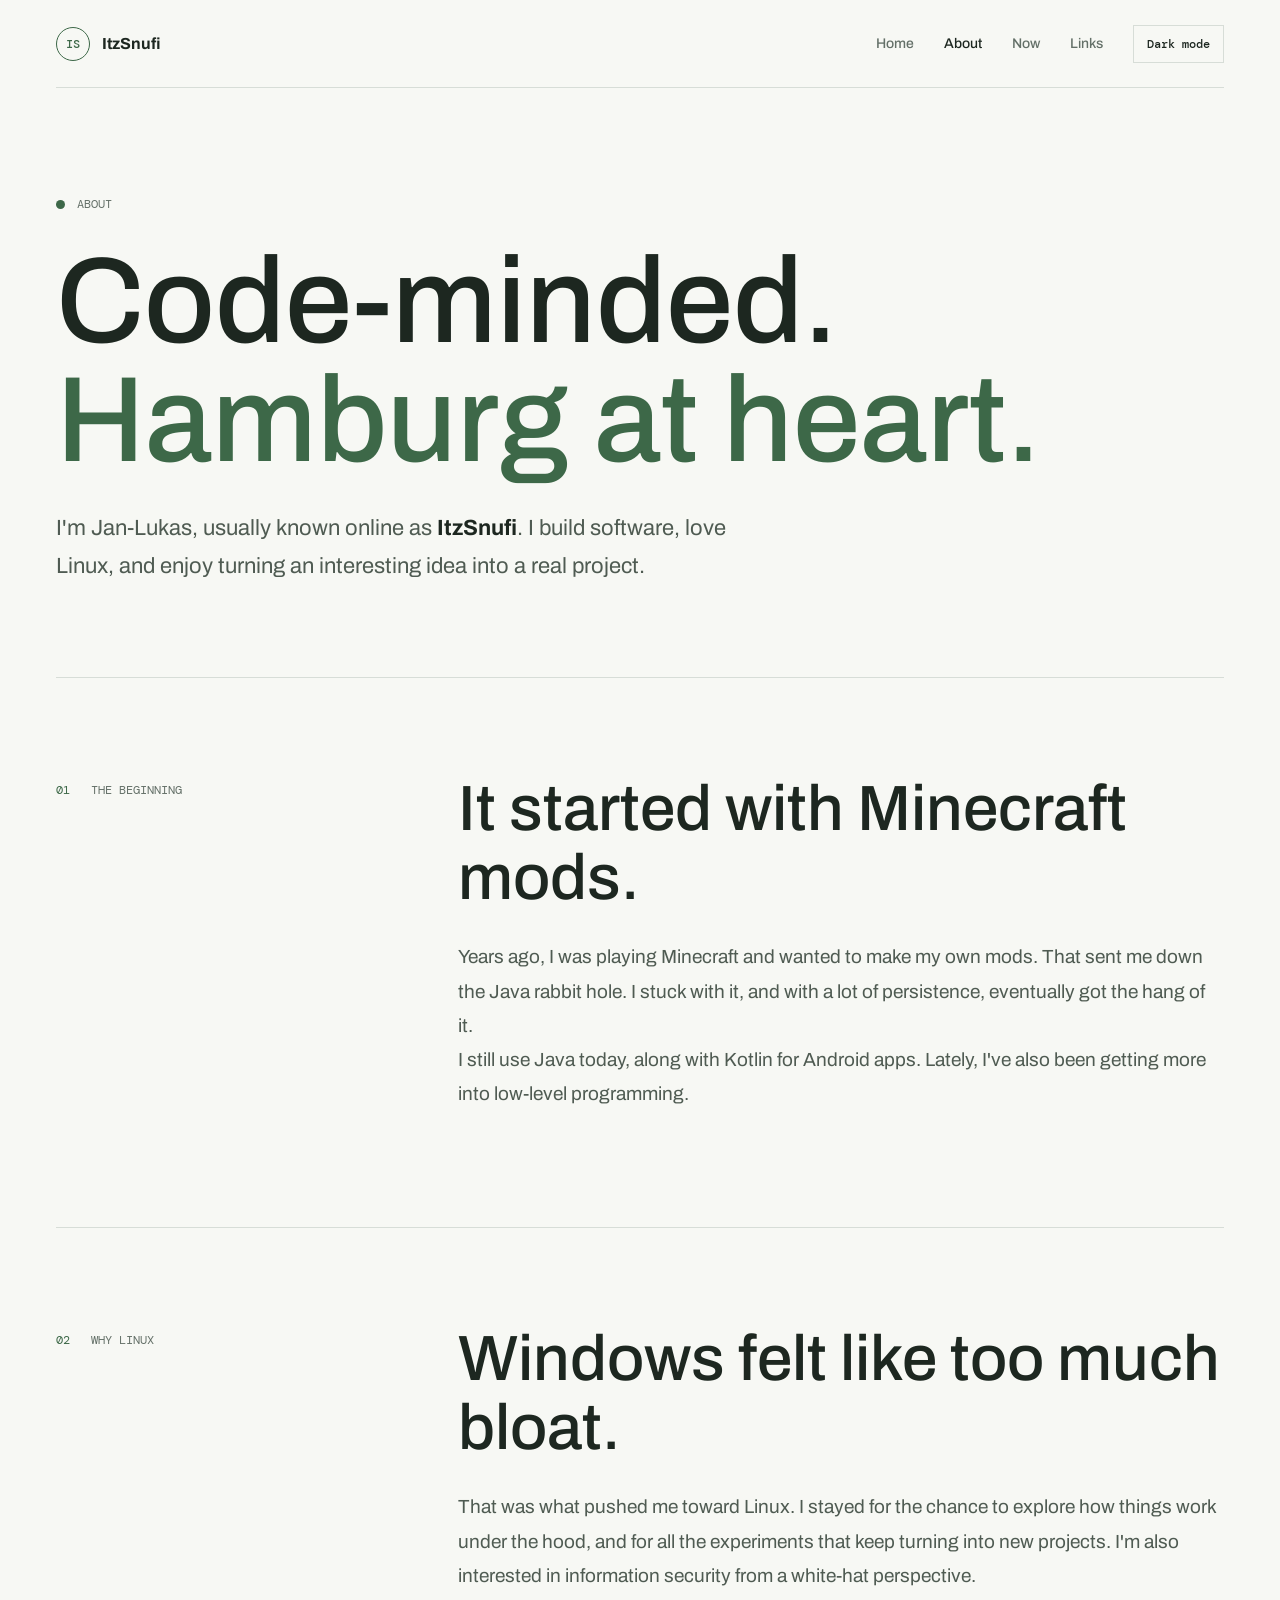
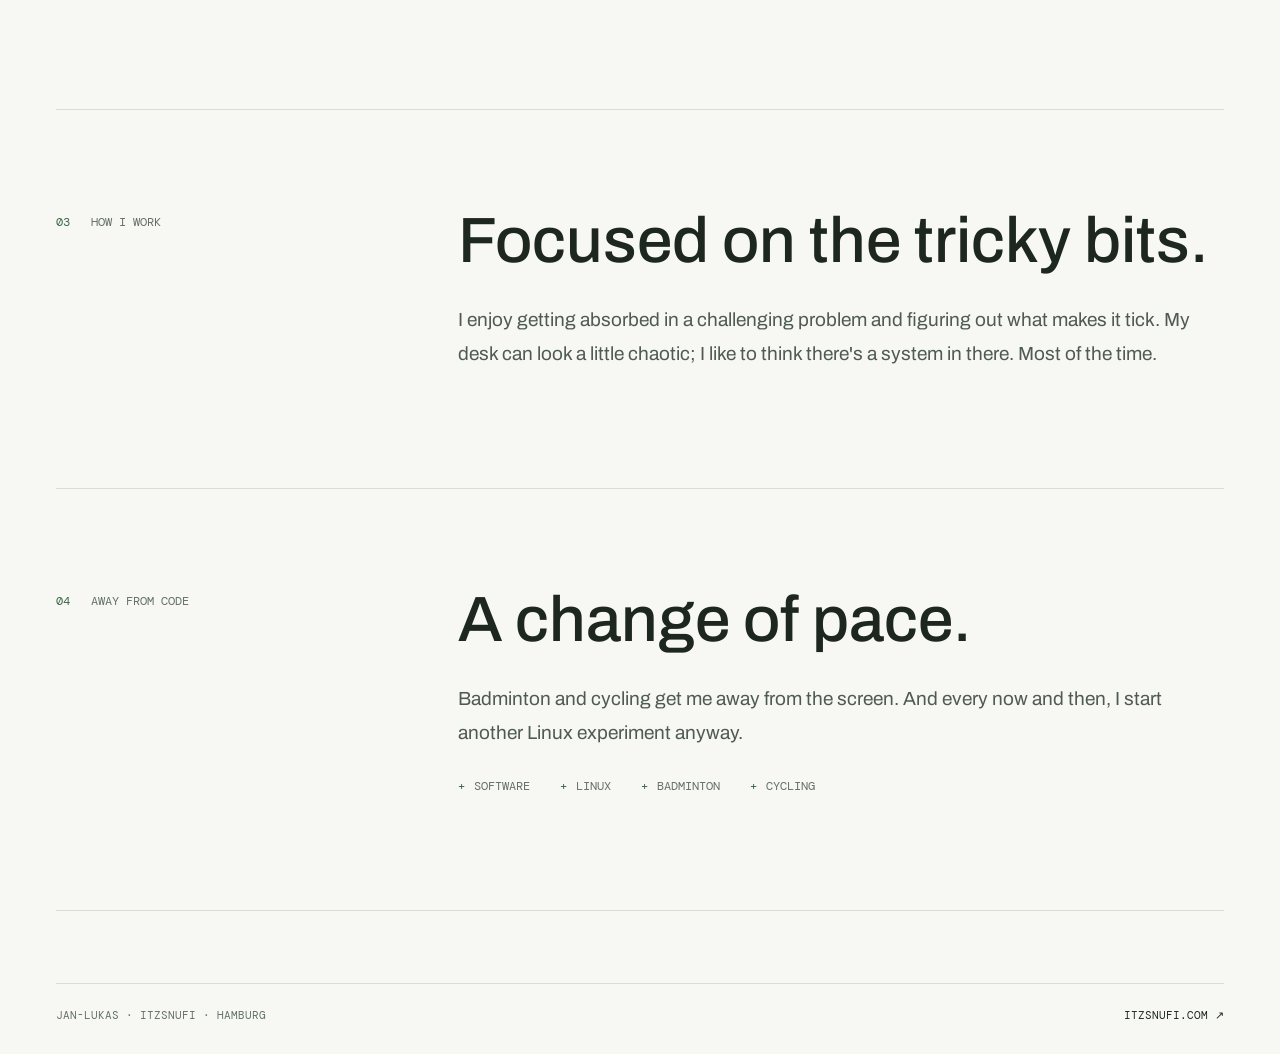
==== about.html @ b68864e9 "eugghhh" ====
<!doctype html>
<html lang="en">
<head>
  <meta charset="utf-8">
  <meta name="viewport" content="width=device-width, initial-scale=1">
  <meta name="theme-color" content="#f7f8f4">
  <meta name="description" content="A little more about Jan-Lukas, also known as ItzSnufi: software, Linux, life in Hamburg, and the things that keep me curious.">
  <title>About — ItzSnufi</title>
  <link rel="preconnect" href="https://fonts.googleapis.com">
  <link rel="preconnect" href="https://fonts.gstatic.com" crossorigin>
  <link href="https://fonts.googleapis.com/css2?family=Archivo:wght@400;500;600;700&family=DM+Mono:wght@400;500&display=swap" rel="stylesheet">
  <link rel="stylesheet" href="style.css">
</head>
<body>
  <div class="page-shell">
    <header class="topbar">
      <a class="wordmark" href="index.html" aria-label="ItzSnufi home"><span class="mark">IS</span><span>ItzSnufi</span></a>
      <div class="topbar-actions">
        <nav class="nav-links" aria-label="Main navigation">
          <a href="index.html">Home</a>
          <a href="about.html" aria-current="page">About</a>
          <a href="now.html">Now</a>
          <a href="links.html">Links</a>
        </nav>
        <button class="theme-toggle" type="button" data-theme-toggle>Dark mode</button>
      </div>
    </header>

    <main class="page-main">
      <header class="page-heading">
        <div class="eyebrow"><span class="status-dot"></span> About</div>
        <h1>Code-minded.<br><span class="name-accent">Hamburg at heart.</span></h1>
        <p class="hero-copy">I'm Jan-Lukas, usually known online as <strong>ItzSnufi</strong>. I build software, love Linux, and enjoy turning an interesting idea into a real project.</p>
      </header>

      <section class="content-section" aria-labelledby="curiosity-title">
        <div class="section-index"><span>01</span> The beginning</div>
        <div>
          <h2 id="curiosity-title">It started with Minecraft mods.</h2>
          <p class="section-copy">Years ago, I was playing Minecraft and wanted to make my own mods. That sent me down the Java rabbit hole. I stuck with it, and with a lot of persistence, eventually got the hang of it.</p>
          <p class="section-copy">I still use Java today, along with Kotlin for Android apps. Lately, I've also been getting more into low-level programming.</p>
        </div>
      </section>

      <section class="content-section" aria-labelledby="linux-title">
        <div class="section-index"><span>02</span> Why Linux</div>
        <div>
          <h2 id="linux-title">Windows felt like too much bloat.</h2>
          <p class="section-copy">That was what pushed me toward Linux. I stayed for the chance to explore how things work under the hood, and for all the experiments that keep turning into new projects. I'm also interested in information security from a white-hat perspective.</p>
        </div>
      </section>

      <section class="content-section" aria-labelledby="working-title">
        <div class="section-index"><span>03</span> How I work</div>
        <div>
          <h2 id="working-title">Focused on the tricky bits.</h2>
          <p class="section-copy">I enjoy getting absorbed in a challenging problem and figuring out what makes it tick. My desk can look a little chaotic; I like to think there's a system in there. Most of the time.</p>
        </div>
      </section>

      <section class="content-section" aria-labelledby="outside-title">
        <div class="section-index"><span>04</span> Away from code</div>
        <div>
          <h2 id="outside-title">A change of pace.</h2>
          <p class="section-copy">Badminton and cycling get me away from the screen. And every now and then, I start another Linux experiment anyway.</p>
          <div class="hobby-list" aria-label="Interests"><span>Software</span><span>Linux</span><span>Badminton</span><span>Cycling</span></div>
        </div>
      </section>
    </main>

    <footer><span>Jan-Lukas · ItzSnufi · Hamburg</span><a href="https://itzsnufi.com">itzsnufi.com ↗</a></footer>
  </div>
  <script src="script.js" defer></script>
</body>
</html>
---- style.css ----
:root {
  color-scheme: light;
  --paper: #f7f8f4;
  --ink: #1d2720;
  --muted: #647068;
  --line: #d7ddd7;
  --accent: #3d6848;
  --body-copy: #4f5b52;
  --mono: "DM Mono", "Courier New", monospace;
  --sans: "Archivo", "Trebuchet MS", sans-serif;
}

:root[data-theme="dark"] {
  color-scheme: dark;
  --paper: #151a16;
  --ink: #e8eee8;
  --muted: #a0aaa2;
  --line: #38423a;
  --accent: #a6c596;
  --body-copy: #c1cbc2;
}

@media (prefers-color-scheme: dark) {
  :root:not([data-theme="light"]) {
    color-scheme: dark;
    --paper: #151a16;
    --ink: #e8eee8;
    --muted: #a0aaa2;
    --line: #38423a;
    --accent: #a6c596;
    --body-copy: #c1cbc2;
  }
}

* { box-sizing: border-box; }

html {
  scroll-behavior: smooth;
  scroll-padding-top: 88px;
}

body {
  margin: 0;
  background: var(--paper);
  color: var(--ink);
  font-family: var(--sans);
  -webkit-font-smoothing: antialiased;
  transition: background-color 180ms ease, color 180ms ease;
}

a { color: inherit; }

.page-shell {
  width: min(1540px, calc(100% - 112px));
  margin: 0 auto;
}

.topbar {
  display: flex;
  align-items: center;
  justify-content: space-between;
  min-height: 88px;
  border-bottom: 1px solid var(--line);
}

.wordmark {
  display: inline-flex;
  align-items: center;
  gap: 12px;
  flex: 0 0 auto;
  text-decoration: none;
  font-size: 16px;
  font-weight: 700;
}

.mark {
  display: grid;
  width: 34px;
  height: 34px;
  place-items: center;
  border: 1px solid var(--accent);
  border-radius: 50%;
  color: var(--accent);
  font: 500 12px var(--mono);
}

.topbar-actions {
  display: flex;
  align-items: center;
  gap: 30px;
}

.nav-links {
  display: flex;
  gap: 30px;
  align-items: center;
}

.nav-links a {
  color: var(--muted);
  font-size: 14px;
  font-weight: 500;
  text-decoration: none;
  transition: color 180ms ease;
}

.nav-links a:hover, .nav-links a[aria-current="page"] { color: var(--ink); }

.theme-toggle {
  min-height: 38px;
  padding: 0 13px;
  border: 1px solid var(--line);
  background: transparent;
  color: var(--ink);
  font: 500 12px var(--mono);
  white-space: nowrap;
  cursor: pointer;
  transition: border-color 180ms ease, color 180ms ease;
}

.theme-toggle:hover { border-color: var(--accent); color: var(--accent); }

.hero {
  display: grid;
  min-height: min(760px, calc(100svh - 89px));
  align-content: center;
  padding: 100px 0 120px;
}

.page-heading {
  padding: clamp(72px, 12vh, 132px) 0 92px;
  border-bottom: 1px solid var(--line);
}

.eyebrow, .section-index {
  font: 400 12px var(--mono);
  text-transform: uppercase;
}

.eyebrow {
  display: flex;
  align-items: center;
  gap: 12px;
  color: var(--muted);
}

.status-dot {
  width: 9px;
  height: 9px;
  border-radius: 50%;
  background: var(--accent);
}

h1 {
  max-width: 1380px;
  margin: 30px 0;
  font-size: clamp(68px, 9.5vw, 148px);
  line-height: .98;
  font-weight: 500;
}

.name-accent { color: var(--accent); }

.hero-copy {
  max-width: 720px;
  margin: 0;
  color: var(--body-copy);
  font-size: 22px;
  line-height: 1.7;
}

.hero-copy strong, .section-copy strong { color: var(--ink); font-weight: 700; }

.hero-actions {
  display: flex;
  gap: 30px;
  align-items: center;
  margin-top: 38px;
}

.primary-link {
  display: inline-flex;
  align-items: center;
  gap: 24px;
  min-height: 60px;
  padding: 0 24px;
  background: var(--ink);
  color: var(--paper);
  font-size: 14px;
  font-weight: 600;
  text-decoration: none;
  transition: background 180ms ease;
}

.primary-link:hover { background: var(--accent); color: var(--paper); }
.primary-link span { font-size: 18px; }

.text-link {
  color: var(--ink);
  font-size: 14px;
  font-weight: 600;
  text-decoration: none;
  transition: color 180ms ease;
}

.text-link:hover { color: var(--accent); }

.home-note {
  display: grid;
  grid-template-columns: minmax(140px, .7fr) minmax(0, 2fr) auto;
  gap: 30px;
  align-items: center;
  padding: 28px 0;
  border-top: 1px solid var(--line);
  border-bottom: 1px solid var(--line);
}

.home-note .section-index { color: var(--muted); }
.home-note p { margin: 0; color: var(--body-copy); font-size: 18px; line-height: 1.6; }
.home-note .text-link { white-space: nowrap; }

.page-main { padding-bottom: 72px; }

.content-section {
  display: grid;
  grid-template-columns: minmax(220px, .75fr) minmax(0, 2fr);
  gap: clamp(56px, 9vw, 150px);
  padding: 104px 0 116px;
  border-bottom: 1px solid var(--line);
}

.section-index { color: var(--muted); }
.section-index span { margin-right: 14px; color: var(--accent); }

h2 {
  max-width: 950px;
  margin: -8px 0 28px;
  font-size: clamp(42px, 5vw, 68px);
  line-height: 1.08;
  font-weight: 500;
}

.section-copy {
  max-width: 760px;
  margin: 0;
  color: var(--body-copy);
  font-size: 19px;
  line-height: 1.8;
}

.now-line {
  display: flex;
  gap: 18px;
  align-items: flex-start;
  max-width: 790px;
  padding: 22px 0;
  border-top: 1px solid var(--line);
  color: var(--body-copy);
  font-size: 18px;
  line-height: 1.75;
}

.now-line:last-child { border-bottom: 1px solid var(--line); }
.now-symbol { color: var(--accent); font: 500 16px var(--mono); }
.now-line strong { color: var(--ink); }

.hobby-list {
  display: flex;
  flex-wrap: wrap;
  gap: 12px 30px;
  margin-top: 28px;
  color: var(--muted);
  font: 400 12px var(--mono);
  text-transform: uppercase;
}

.hobby-list span { display: inline-flex; align-items: center; gap: 9px; }
.hobby-list span::before { content: "+"; color: var(--accent); }

.social-grid {
  display: grid;
  grid-template-columns: repeat(2, minmax(0, 1fr));
  max-width: 900px;
  border-top: 1px solid var(--line);
}

.social-link {
  display: flex;
  justify-content: space-between;
  align-items: center;
  gap: 18px;
  min-width: 0;
  padding: 22px 18px 22px 0;
  border-bottom: 1px solid var(--line);
  color: var(--ink);
  font-size: 16px;
  font-weight: 600;
  text-decoration: none;
  transition: color 180ms ease;
}

.social-link:nth-child(odd) { margin-right: 32px; }
.social-link:hover { color: var(--accent); }
.social-static { cursor: default; }
.social-static:hover { color: var(--ink); }
.social-link .handle { overflow: hidden; color: var(--muted); font: 400 11px var(--mono); text-overflow: ellipsis; white-space: nowrap; }
.social-link .arrow { flex: 0 0 auto; color: var(--accent); font-size: 17px; }

.links-section { border-top: 1px solid var(--line); }
.page-endnote { margin: 28px 0 0; color: var(--muted); font: 400 12px var(--mono); }

footer {
  display: flex;
  justify-content: space-between;
  gap: 20px;
  padding: 24px 0 32px;
  border-top: 1px solid var(--line);
  color: var(--muted);
  font: 400 11px var(--mono);
  text-transform: uppercase;
}

footer a { color: var(--ink); text-decoration: none; }
footer a:hover { color: var(--accent); }

@media (max-width: 820px) {
  html { scroll-padding-top: 68px; }
  .page-shell { width: min(100% - 48px, 660px); }
  .topbar { min-height: 76px; }
  .topbar-actions { gap: 16px; }
  .nav-links { gap: 18px; }
  .nav-links a { font-size: 12px; }
  .hero { min-height: min(700px, calc(100svh - 77px)); padding: 80px 0 100px; }
  h1 { font-size: clamp(58px, 11vw, 92px); }
  .hero-copy { font-size: 19px; }
  .page-heading { padding: 76px 0 68px; }
  .content-section { grid-template-columns: 1fr; gap: 32px; padding: 78px 0 86px; }
  h2 { margin-top: -4px; font-size: clamp(40px, 7.5vw, 58px); }
  .section-copy { font-size: 18px; }
  .now-line { font-size: 16px; }
  .social-grid { grid-template-columns: 1fr; }
  .social-link:nth-child(odd) { margin-right: 0; }
  .home-note { grid-template-columns: 1fr auto; gap: 14px 24px; }
  .home-note .section-index { grid-column: 1 / -1; }
}

@media (max-width: 560px) {
  .page-shell { width: calc(100% - 36px); }
  .topbar { align-items: flex-start; flex-direction: column; gap: 14px; padding: 17px 0; }
  .topbar-actions { width: 100%; justify-content: space-between; gap: 10px; }
  .nav-links { gap: clamp(10px, 3.5vw, 18px); }
  .nav-links a { font-size: 11px; }
  .theme-toggle { min-height: 34px; padding: 0 9px; font-size: 10px; }
  .hero { min-height: min(660px, calc(100svh - 112px)); padding: 70px 0 86px; }
  h1 { margin: 24px 0; font-size: clamp(48px, 11.5vw, 64px); }
  .hero-copy { font-size: 16px; }
  .hero-actions { flex-wrap: wrap; gap: 20px; }
  .primary-link { min-height: 54px; padding: 0 18px; }
  .page-heading { padding: 64px 0 56px; }
  .content-section { padding: 64px 0 72px; }
  .home-note { grid-template-columns: 1fr; gap: 16px; padding: 22px 0; }
  .home-note .section-index { grid-column: auto; }
  .home-note .text-link { white-space: normal; }
  footer { flex-direction: column; font-size: 10px; }
}

@media (prefers-reduced-motion: reduce) {
  *, *::before, *::after { scroll-behavior: auto !important; transition-duration: .01ms !important; }
}
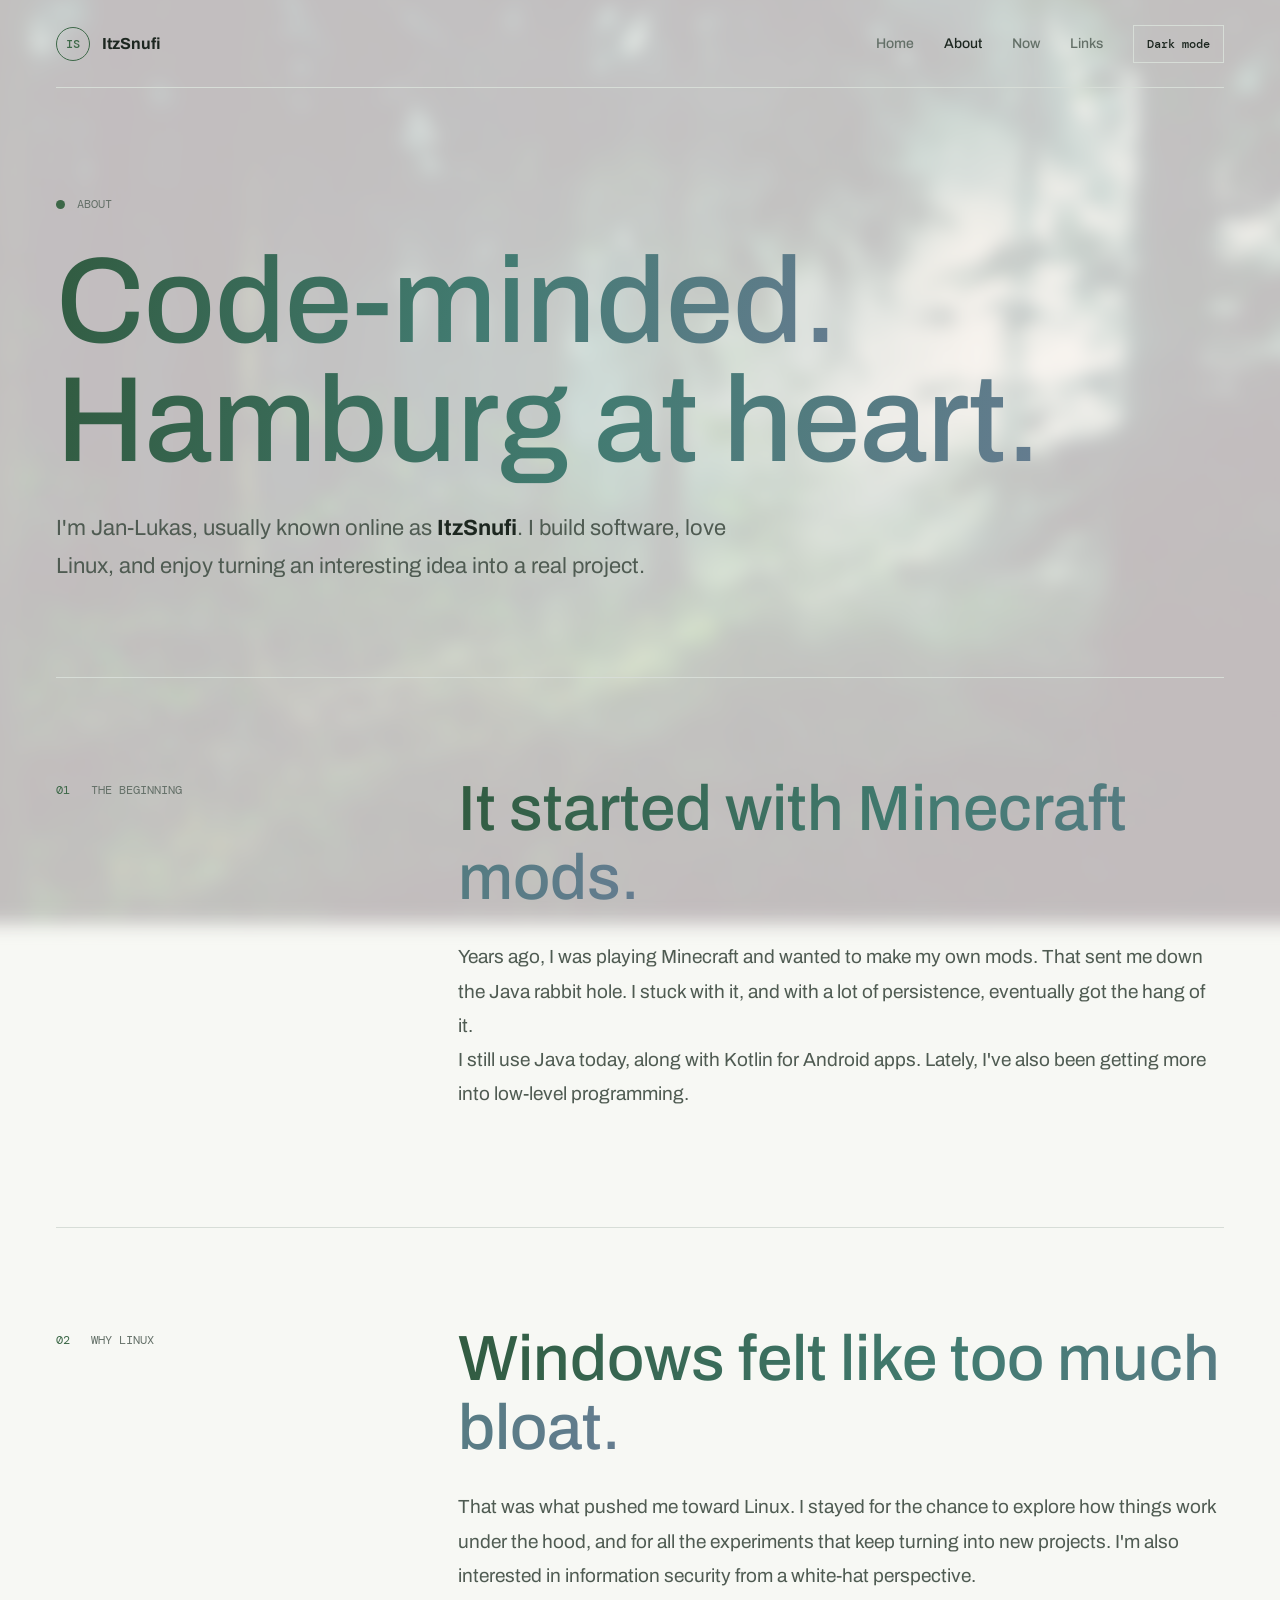
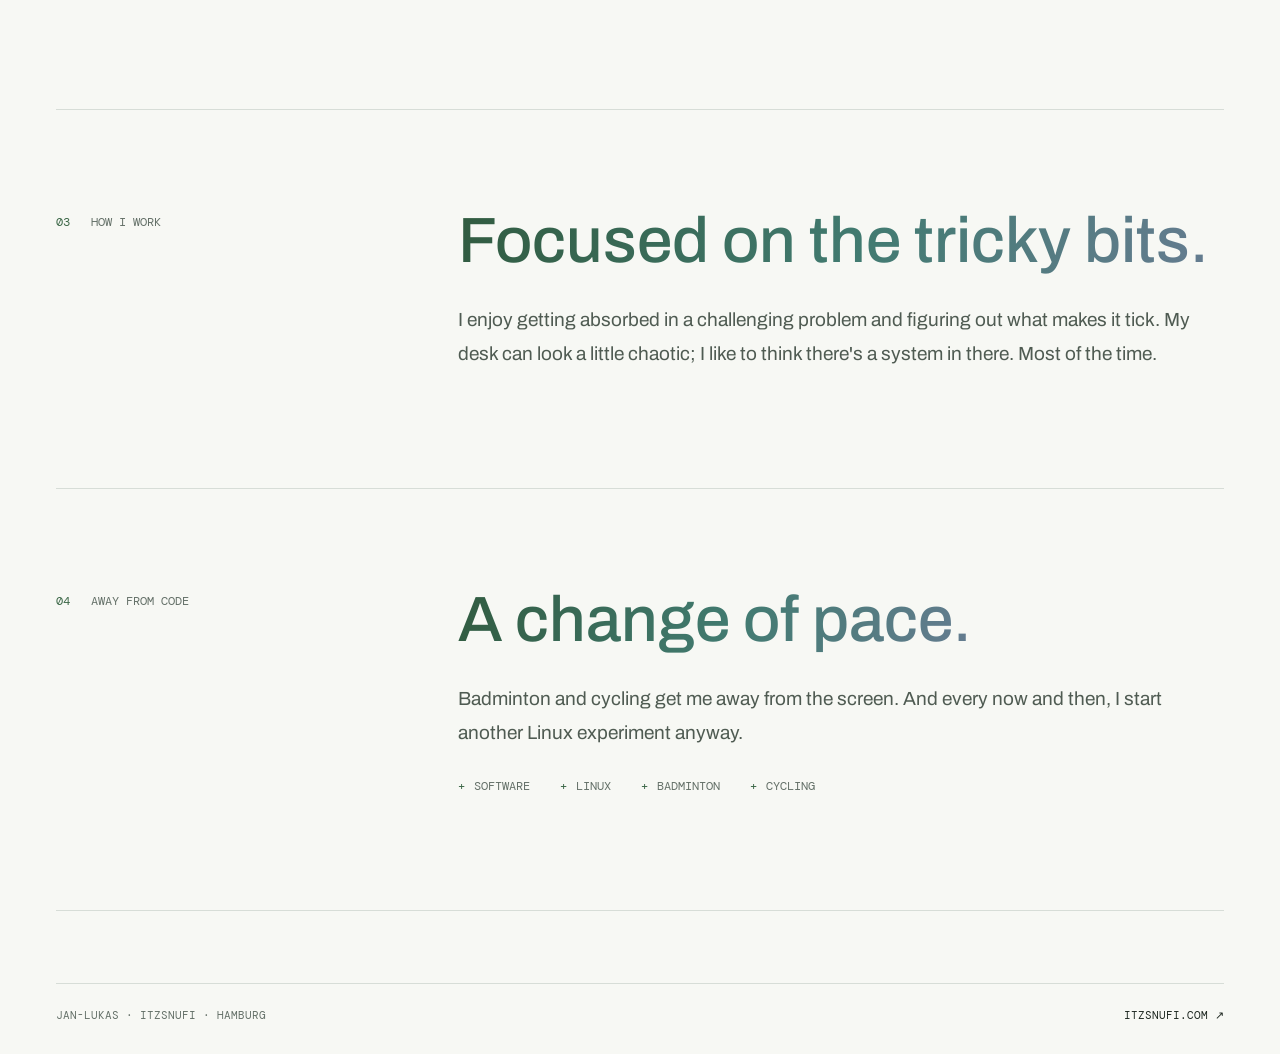
==== commit 98348fe5: "eugghhh" ====
--- a/about.html
+++ b/about.html
@@ -29,14 +29,14 @@
     <main class="page-main">
       <header class="page-heading">
         <div class="eyebrow"><span class="status-dot"></span> About</div>
-        <h1>Code-minded.<br><span class="name-accent">Hamburg at heart.</span></h1>
+        <h1><span class="gradient-text">Code-minded.</span><br><span class="gradient-text">Hamburg at heart.</span></h1>
         <p class="hero-copy">I'm Jan-Lukas, usually known online as <strong>ItzSnufi</strong>. I build software, love Linux, and enjoy turning an interesting idea into a real project.</p>
       </header>
 
       <section class="content-section" aria-labelledby="curiosity-title">
         <div class="section-index"><span>01</span> The beginning</div>
         <div>
-          <h2 id="curiosity-title">It started with Minecraft mods.</h2>
+          <h2 id="curiosity-title"><span class="gradient-text">It started with Minecraft mods.</span></h2>
           <p class="section-copy">Years ago, I was playing Minecraft and wanted to make my own mods. That sent me down the Java rabbit hole. I stuck with it, and with a lot of persistence, eventually got the hang of it.</p>
           <p class="section-copy">I still use Java today, along with Kotlin for Android apps. Lately, I've also been getting more into low-level programming.</p>
         </div>
@@ -45,7 +45,7 @@
       <section class="content-section" aria-labelledby="linux-title">
         <div class="section-index"><span>02</span> Why Linux</div>
         <div>
-          <h2 id="linux-title">Windows felt like too much bloat.</h2>
+          <h2 id="linux-title"><span class="gradient-text">Windows felt like too much bloat.</span></h2>
           <p class="section-copy">That was what pushed me toward Linux. I stayed for the chance to explore how things work under the hood, and for all the experiments that keep turning into new projects. I'm also interested in information security from a white-hat perspective.</p>
         </div>
       </section>
@@ -53,7 +53,7 @@
       <section class="content-section" aria-labelledby="working-title">
         <div class="section-index"><span>03</span> How I work</div>
         <div>
-          <h2 id="working-title">Focused on the tricky bits.</h2>
+          <h2 id="working-title"><span class="gradient-text">Focused on the tricky bits.</span></h2>
           <p class="section-copy">I enjoy getting absorbed in a challenging problem and figuring out what makes it tick. My desk can look a little chaotic; I like to think there's a system in there. Most of the time.</p>
         </div>
       </section>
@@ -61,7 +61,7 @@
       <section class="content-section" aria-labelledby="outside-title">
         <div class="section-index"><span>04</span> Away from code</div>
         <div>
-          <h2 id="outside-title">A change of pace.</h2>
+          <h2 id="outside-title"><span class="gradient-text">A change of pace.</span></h2>
           <p class="section-copy">Badminton and cycling get me away from the screen. And every now and then, I start another Linux experiment anyway.</p>
           <div class="hobby-list" aria-label="Interests"><span>Software</span><span>Linux</span><span>Badminton</span><span>Cycling</span></div>
         </div>
--- a/style.css
+++ b/style.css
@@ -6,6 +6,8 @@
   --line: #d7ddd7;
   --accent: #3d6848;
   --body-copy: #4f5b52;
+  --name-gradient: linear-gradient(108deg, #315b40 0%, #427b71 54%, #657c90 100%);
+  --photo-overlay: linear-gradient(rgb(247 248 244 / 72%), rgb(247 248 244 / 72%));
   --mono: "DM Mono", "Courier New", monospace;
   --sans: "Archivo", "Trebuchet MS", sans-serif;
 }
@@ -18,6 +20,8 @@
   --line: #38423a;
   --accent: #a6c596;
   --body-copy: #c1cbc2;
+  --name-gradient: linear-gradient(108deg, #a4d5a5 0%, #80c5b8 54%, #a7c3df 100%);
+  --photo-overlay: linear-gradient(rgb(21 26 22 / 78%), rgb(21 26 22 / 78%));
 }
 
 @media (prefers-color-scheme: dark) {
@@ -29,23 +33,40 @@
     --line: #38423a;
     --accent: #a6c596;
     --body-copy: #c1cbc2;
+    --name-gradient: linear-gradient(108deg, #a4d5a5 0%, #80c5b8 54%, #a7c3df 100%);
+    --photo-overlay: linear-gradient(rgb(21 26 22 / 78%), rgb(21 26 22 / 78%));
   }
 }
 
 * { box-sizing: border-box; }
 
 html {
+  background: var(--paper);
   scroll-behavior: smooth;
   scroll-padding-top: 88px;
 }
 
 body {
+  position: relative;
+  isolation: isolate;
+  min-height: 100vh;
   margin: 0;
-  background: var(--paper);
+  background: transparent;
   color: var(--ink);
   font-family: var(--sans);
   -webkit-font-smoothing: antialiased;
   transition: background-color 180ms ease, color 180ms ease;
+}
+
+body::before {
+  content: "";
+  position: fixed;
+  z-index: -1;
+  inset: -14px;
+  pointer-events: none;
+  background: var(--photo-overlay), url("forest-background.jpg") center / cover no-repeat;
+  filter: blur(9px);
+  transform: scale(1.02);
 }
 
 a { color: inherit; }
@@ -151,6 +172,10 @@
   background: var(--accent);
 }
 
+h1, h2 {
+  color: var(--ink);
+}
+
 h1 {
   max-width: 1380px;
   margin: 30px 0;
@@ -159,7 +184,13 @@
   font-weight: 500;
 }
 
-.name-accent { color: var(--accent); }
+.gradient-text {
+  background: var(--name-gradient);
+  background-clip: text;
+  -webkit-background-clip: text;
+  color: transparent;
+  -webkit-text-fill-color: transparent;
+}
 
 .hero-copy {
   max-width: 720px;
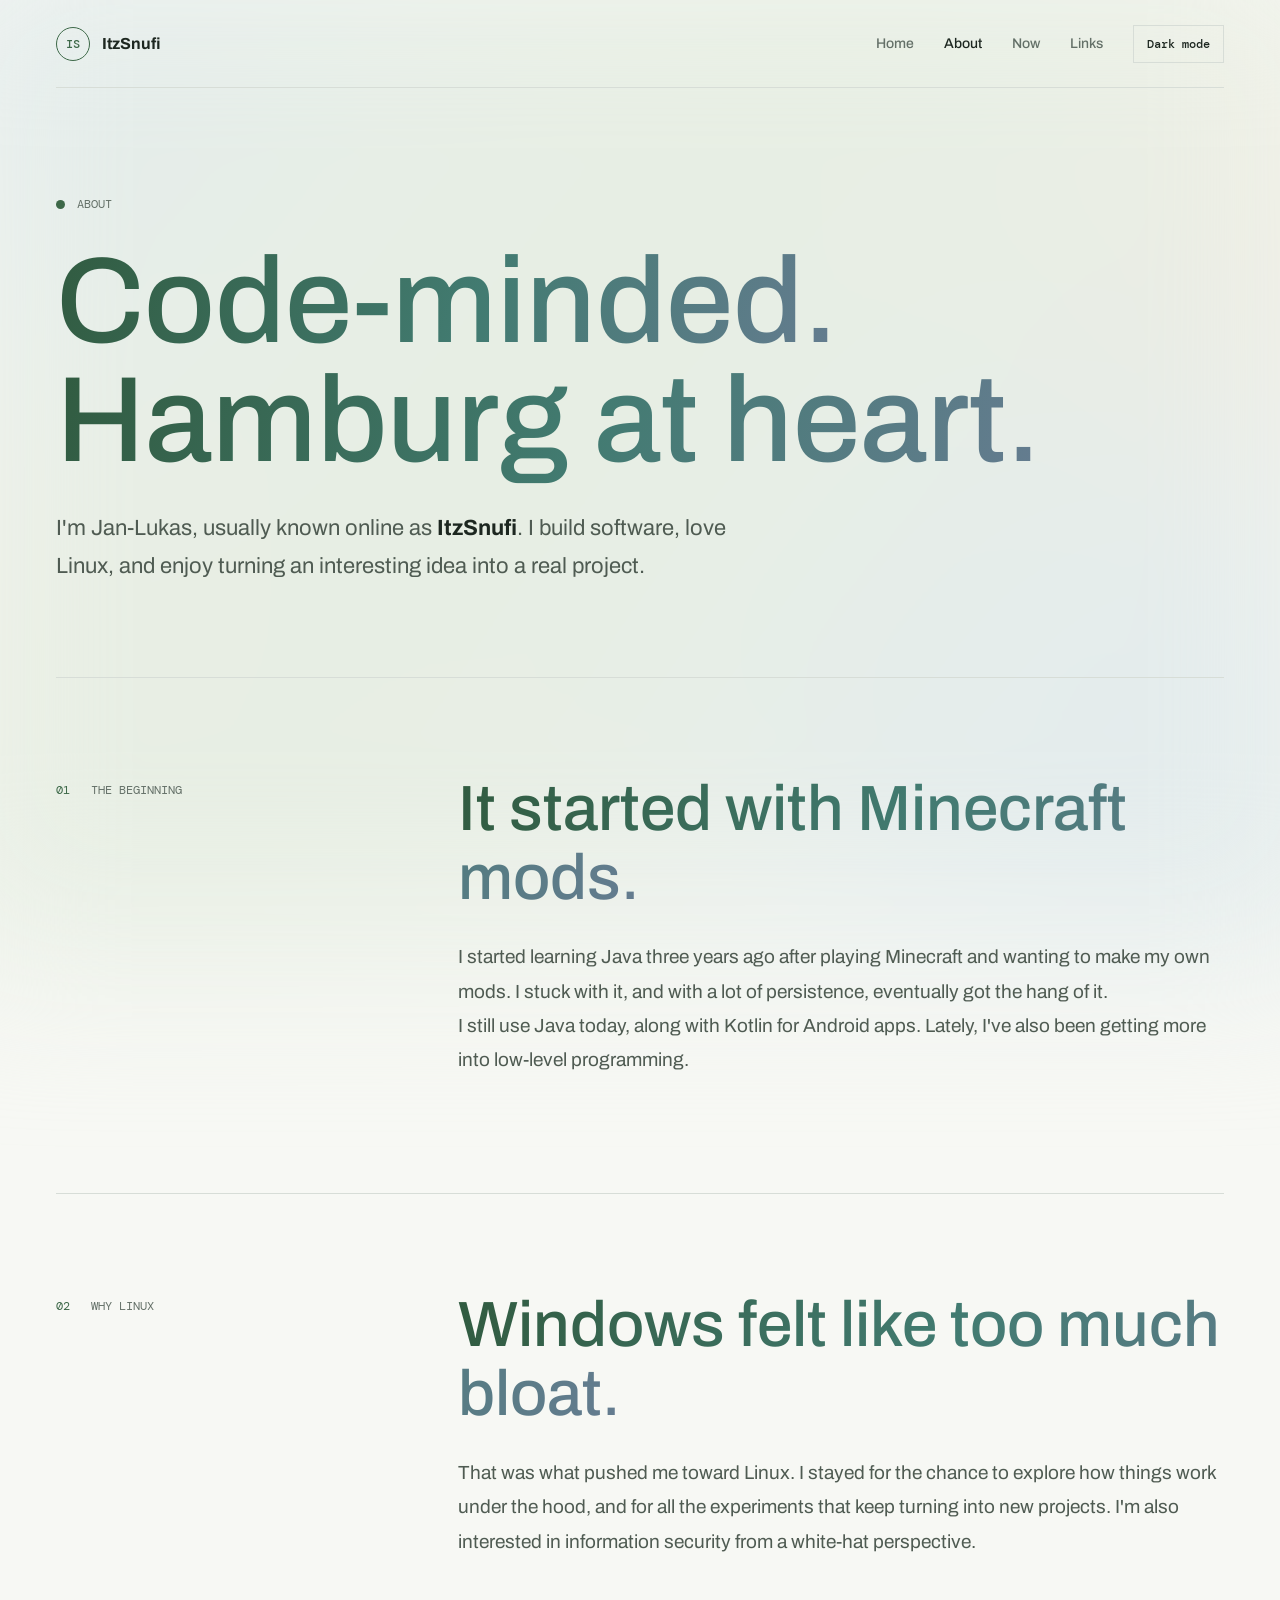
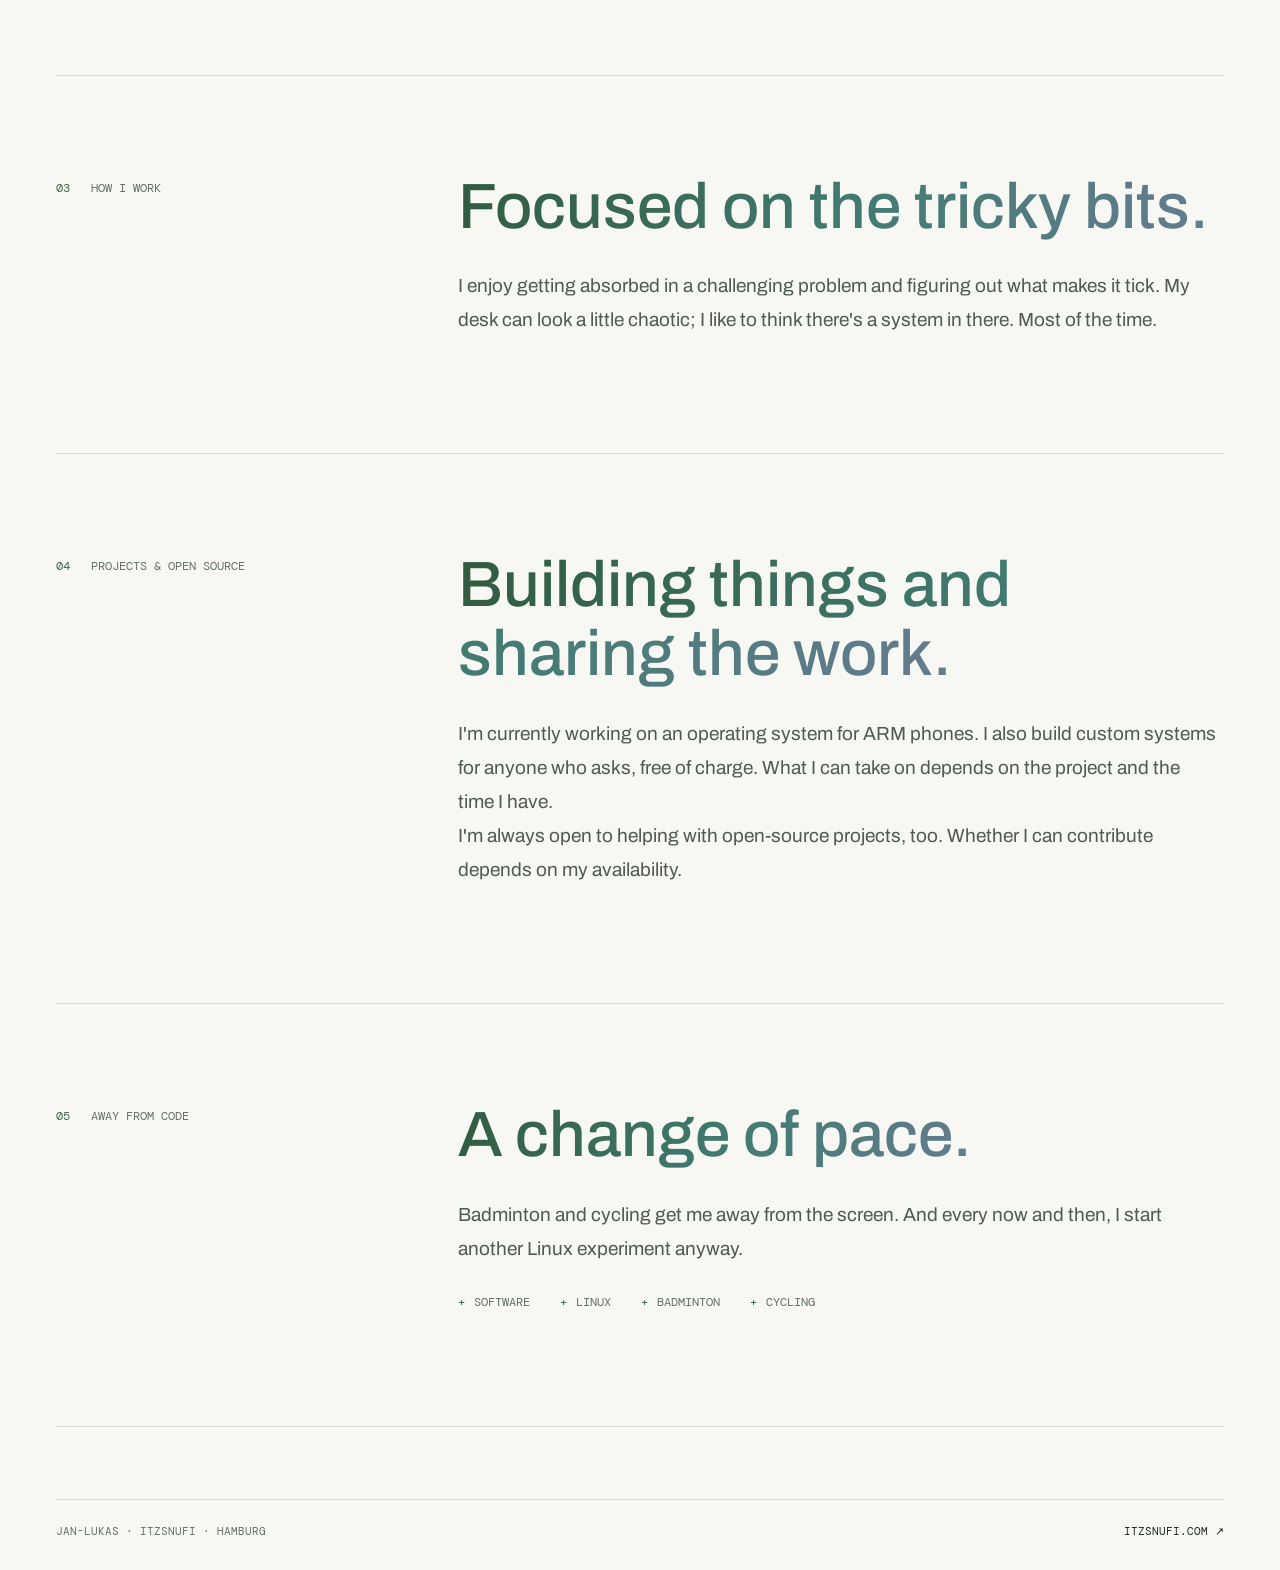
==== commit 406d9ccb: "eugghhh" ====
--- a/about.html
+++ b/about.html
@@ -37,7 +37,7 @@
         <div class="section-index"><span>01</span> The beginning</div>
         <div>
           <h2 id="curiosity-title"><span class="gradient-text">It started with Minecraft mods.</span></h2>
-          <p class="section-copy">Years ago, I was playing Minecraft and wanted to make my own mods. That sent me down the Java rabbit hole. I stuck with it, and with a lot of persistence, eventually got the hang of it.</p>
+          <p class="section-copy">I started learning Java three years ago after playing Minecraft and wanting to make my own mods. I stuck with it, and with a lot of persistence, eventually got the hang of it.</p>
           <p class="section-copy">I still use Java today, along with Kotlin for Android apps. Lately, I've also been getting more into low-level programming.</p>
         </div>
       </section>
@@ -58,8 +58,17 @@
         </div>
       </section>
 
+      <section class="content-section" aria-labelledby="projects-title">
+        <div class="section-index"><span>04</span> Projects &amp; open source</div>
+        <div>
+          <h2 id="projects-title"><span class="gradient-text">Building things and sharing the work.</span></h2>
+          <p class="section-copy">I'm currently working on an operating system for ARM phones. I also build custom systems for anyone who asks, free of charge. What I can take on depends on the project and the time I have.</p>
+          <p class="section-copy">I'm always open to helping with open-source projects, too. Whether I can contribute depends on my availability.</p>
+        </div>
+      </section>
+
       <section class="content-section" aria-labelledby="outside-title">
-        <div class="section-index"><span>04</span> Away from code</div>
+        <div class="section-index"><span>05</span> Away from code</div>
         <div>
           <h2 id="outside-title"><span class="gradient-text">A change of pace.</span></h2>
           <p class="section-copy">Badminton and cycling get me away from the screen. And every now and then, I start another Linux experiment anyway.</p>
--- a/style.css
+++ b/style.css
@@ -7,7 +7,10 @@
   --accent: #3d6848;
   --body-copy: #4f5b52;
   --name-gradient: linear-gradient(108deg, #315b40 0%, #427b71 54%, #657c90 100%);
-  --photo-overlay: linear-gradient(rgb(247 248 244 / 72%), rgb(247 248 244 / 72%));
+  --backdrop-wash: linear-gradient(rgb(247 248 244 / 76%), rgb(247 248 244 / 76%));
+  --ambient-a: #b7d1b3;
+  --ambient-b: #a9c8d6;
+  --ambient-c: #ddc69f;
   --mono: "DM Mono", "Courier New", monospace;
   --sans: "Archivo", "Trebuchet MS", sans-serif;
 }
@@ -21,7 +24,10 @@
   --accent: #a6c596;
   --body-copy: #c1cbc2;
   --name-gradient: linear-gradient(108deg, #a4d5a5 0%, #80c5b8 54%, #a7c3df 100%);
-  --photo-overlay: linear-gradient(rgb(21 26 22 / 78%), rgb(21 26 22 / 78%));
+  --backdrop-wash: linear-gradient(rgb(21 26 22 / 70%), rgb(21 26 22 / 70%));
+  --ambient-a: #3b6546;
+  --ambient-b: #355d68;
+  --ambient-c: #675239;
 }
 
 @media (prefers-color-scheme: dark) {
@@ -34,7 +40,10 @@
     --accent: #a6c596;
     --body-copy: #c1cbc2;
     --name-gradient: linear-gradient(108deg, #a4d5a5 0%, #80c5b8 54%, #a7c3df 100%);
-    --photo-overlay: linear-gradient(rgb(21 26 22 / 78%), rgb(21 26 22 / 78%));
+    --backdrop-wash: linear-gradient(rgb(21 26 22 / 70%), rgb(21 26 22 / 70%));
+    --ambient-a: #3b6546;
+    --ambient-b: #355d68;
+    --ambient-c: #675239;
   }
 }
 
@@ -64,9 +73,14 @@
   z-index: -1;
   inset: -14px;
   pointer-events: none;
-  background: var(--photo-overlay), url("forest-background.jpg") center / cover no-repeat;
-  filter: blur(9px);
-  transform: scale(1.02);
+  background:
+    var(--backdrop-wash),
+    linear-gradient(128deg, transparent 5%, var(--ambient-a) 35% 52%, transparent 78%),
+    linear-gradient(34deg, transparent 12%, var(--ambient-b) 42% 60%, transparent 88%),
+    linear-gradient(162deg, transparent 18%, var(--ambient-c) 49% 62%, transparent 84%),
+    var(--paper);
+  filter: blur(76px);
+  transform: scale(1.08);
 }
 
 a { color: inherit; }
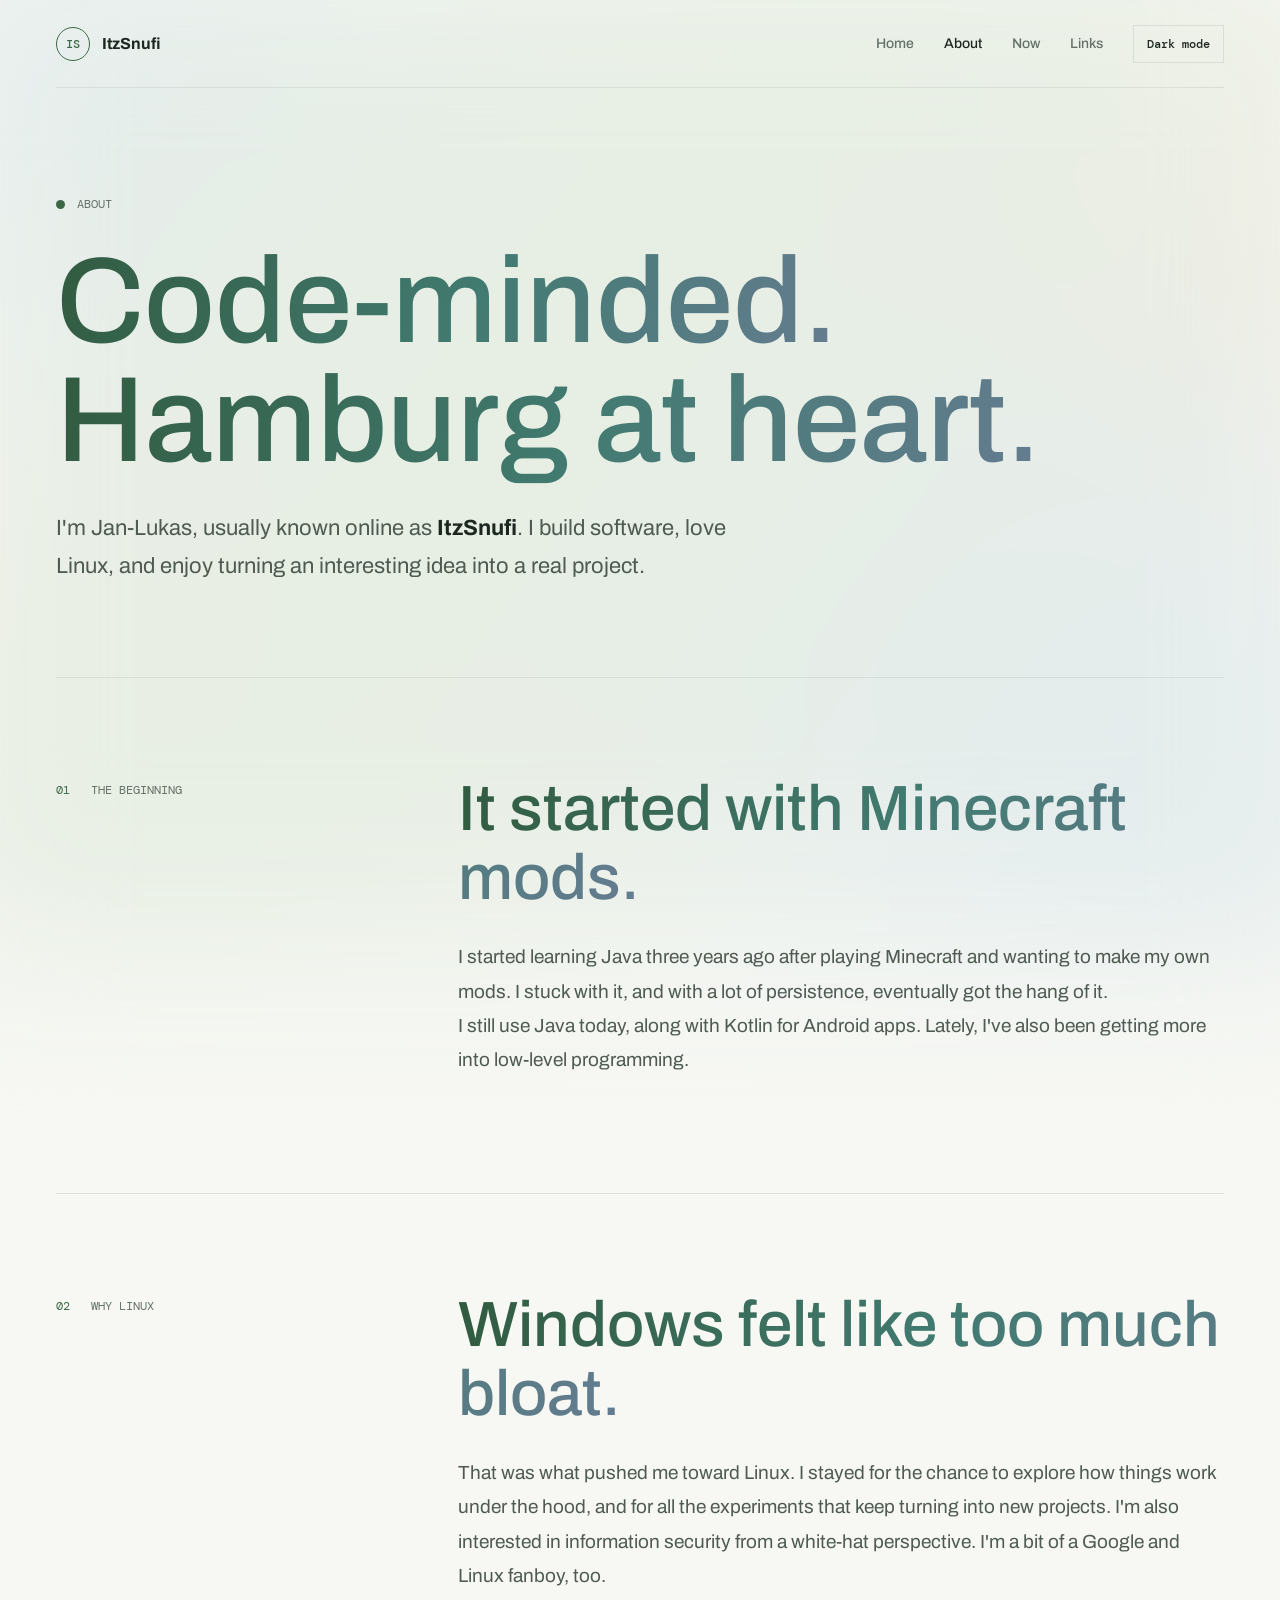
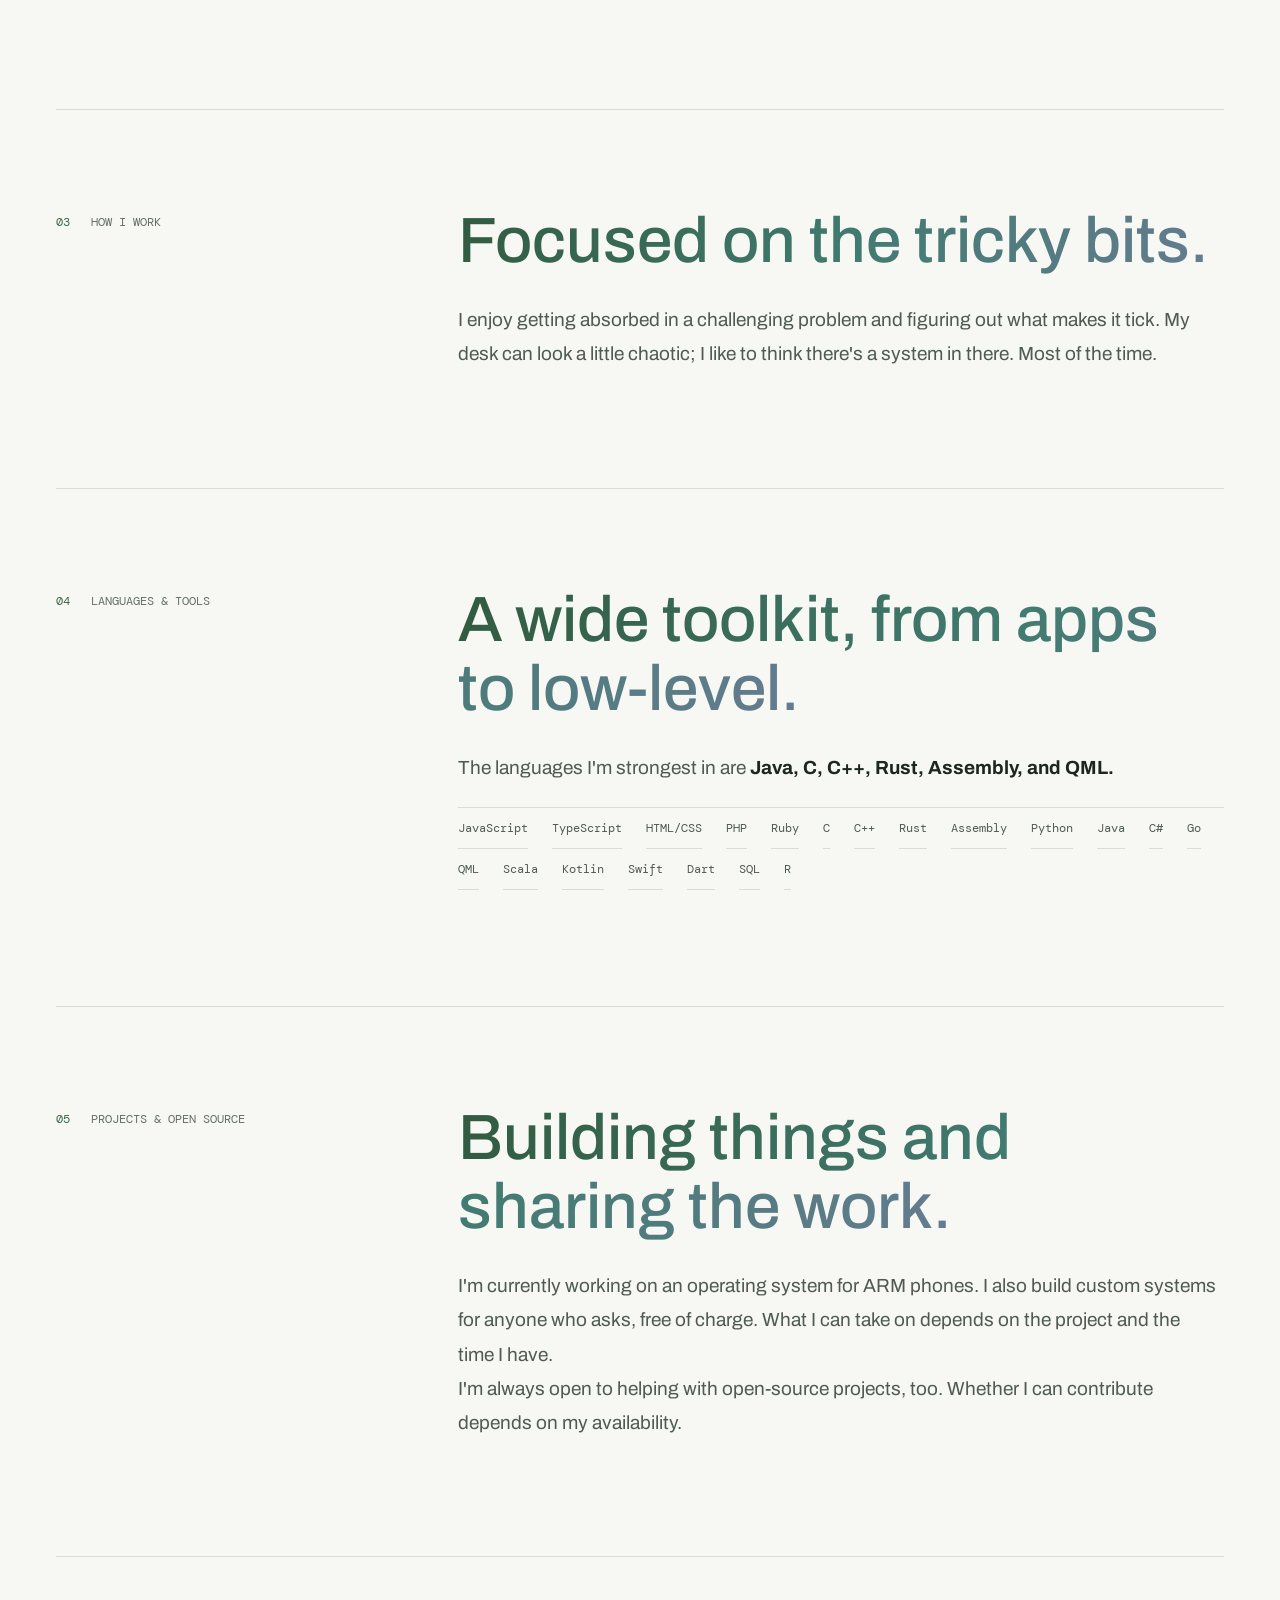
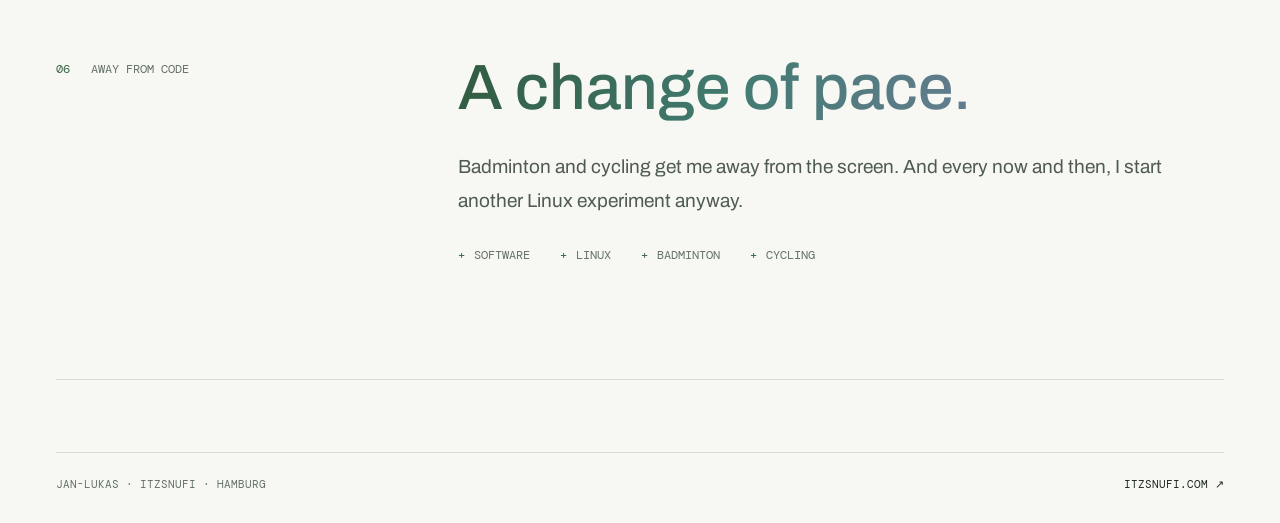
==== commit 97c864fd: "eugghhh" ====
--- a/about.html
+++ b/about.html
@@ -46,7 +46,7 @@
         <div class="section-index"><span>02</span> Why Linux</div>
         <div>
           <h2 id="linux-title"><span class="gradient-text">Windows felt like too much bloat.</span></h2>
-          <p class="section-copy">That was what pushed me toward Linux. I stayed for the chance to explore how things work under the hood, and for all the experiments that keep turning into new projects. I'm also interested in information security from a white-hat perspective.</p>
+          <p class="section-copy">That was what pushed me toward Linux. I stayed for the chance to explore how things work under the hood, and for all the experiments that keep turning into new projects. I'm also interested in information security from a white-hat perspective. I'm a bit of a Google and Linux fanboy, too.</p>
         </div>
       </section>
 
@@ -58,8 +58,38 @@
         </div>
       </section>
 
+      <section class="content-section" aria-labelledby="languages-title">
+        <div class="section-index"><span>04</span> Languages &amp; tools</div>
+        <div>
+          <h2 id="languages-title"><span class="gradient-text">A wide toolkit, from apps to low-level.</span></h2>
+          <p class="section-copy">The languages I'm strongest in are <strong>Java, C, C++, Rust, Assembly, and QML.</strong></p>
+          <ul class="language-list" aria-label="Programming languages and technologies">
+            <li>JavaScript</li>
+            <li>TypeScript</li>
+            <li>HTML/CSS</li>
+            <li>PHP</li>
+            <li>Ruby</li>
+            <li>C</li>
+            <li>C++</li>
+            <li>Rust</li>
+            <li>Assembly</li>
+            <li>Python</li>
+            <li>Java</li>
+            <li>C#</li>
+            <li>Go</li>
+            <li>QML</li>
+            <li>Scala</li>
+            <li>Kotlin</li>
+            <li>Swift</li>
+            <li>Dart</li>
+            <li>SQL</li>
+            <li>R</li>
+          </ul>
+        </div>
+      </section>
+
       <section class="content-section" aria-labelledby="projects-title">
-        <div class="section-index"><span>04</span> Projects &amp; open source</div>
+        <div class="section-index"><span>05</span> Projects &amp; open source</div>
         <div>
           <h2 id="projects-title"><span class="gradient-text">Building things and sharing the work.</span></h2>
           <p class="section-copy">I'm currently working on an operating system for ARM phones. I also build custom systems for anyone who asks, free of charge. What I can take on depends on the project and the time I have.</p>
@@ -68,7 +98,7 @@
       </section>
 
       <section class="content-section" aria-labelledby="outside-title">
-        <div class="section-index"><span>05</span> Away from code</div>
+        <div class="section-index"><span>06</span> Away from code</div>
         <div>
           <h2 id="outside-title"><span class="gradient-text">A change of pace.</span></h2>
           <p class="section-copy">Badminton and cycling get me away from the screen. And every now and then, I start another Linux experiment anyway.</p>
--- a/style.css
+++ b/style.css
@@ -321,6 +321,23 @@
 
 .hobby-list span { display: inline-flex; align-items: center; gap: 9px; }
 .hobby-list span::before { content: "+"; color: var(--accent); }
+
+.language-list {
+  display: flex;
+  flex-wrap: wrap;
+  gap: 0 24px;
+  margin: 22px 0 0;
+  padding: 0;
+  border-top: 1px solid var(--line);
+  list-style: none;
+}
+
+.language-list li {
+  padding: 12px 0;
+  border-bottom: 1px solid var(--line);
+  color: var(--body-copy);
+  font: 400 12px var(--mono);
+}
 
 .social-grid {
   display: grid;
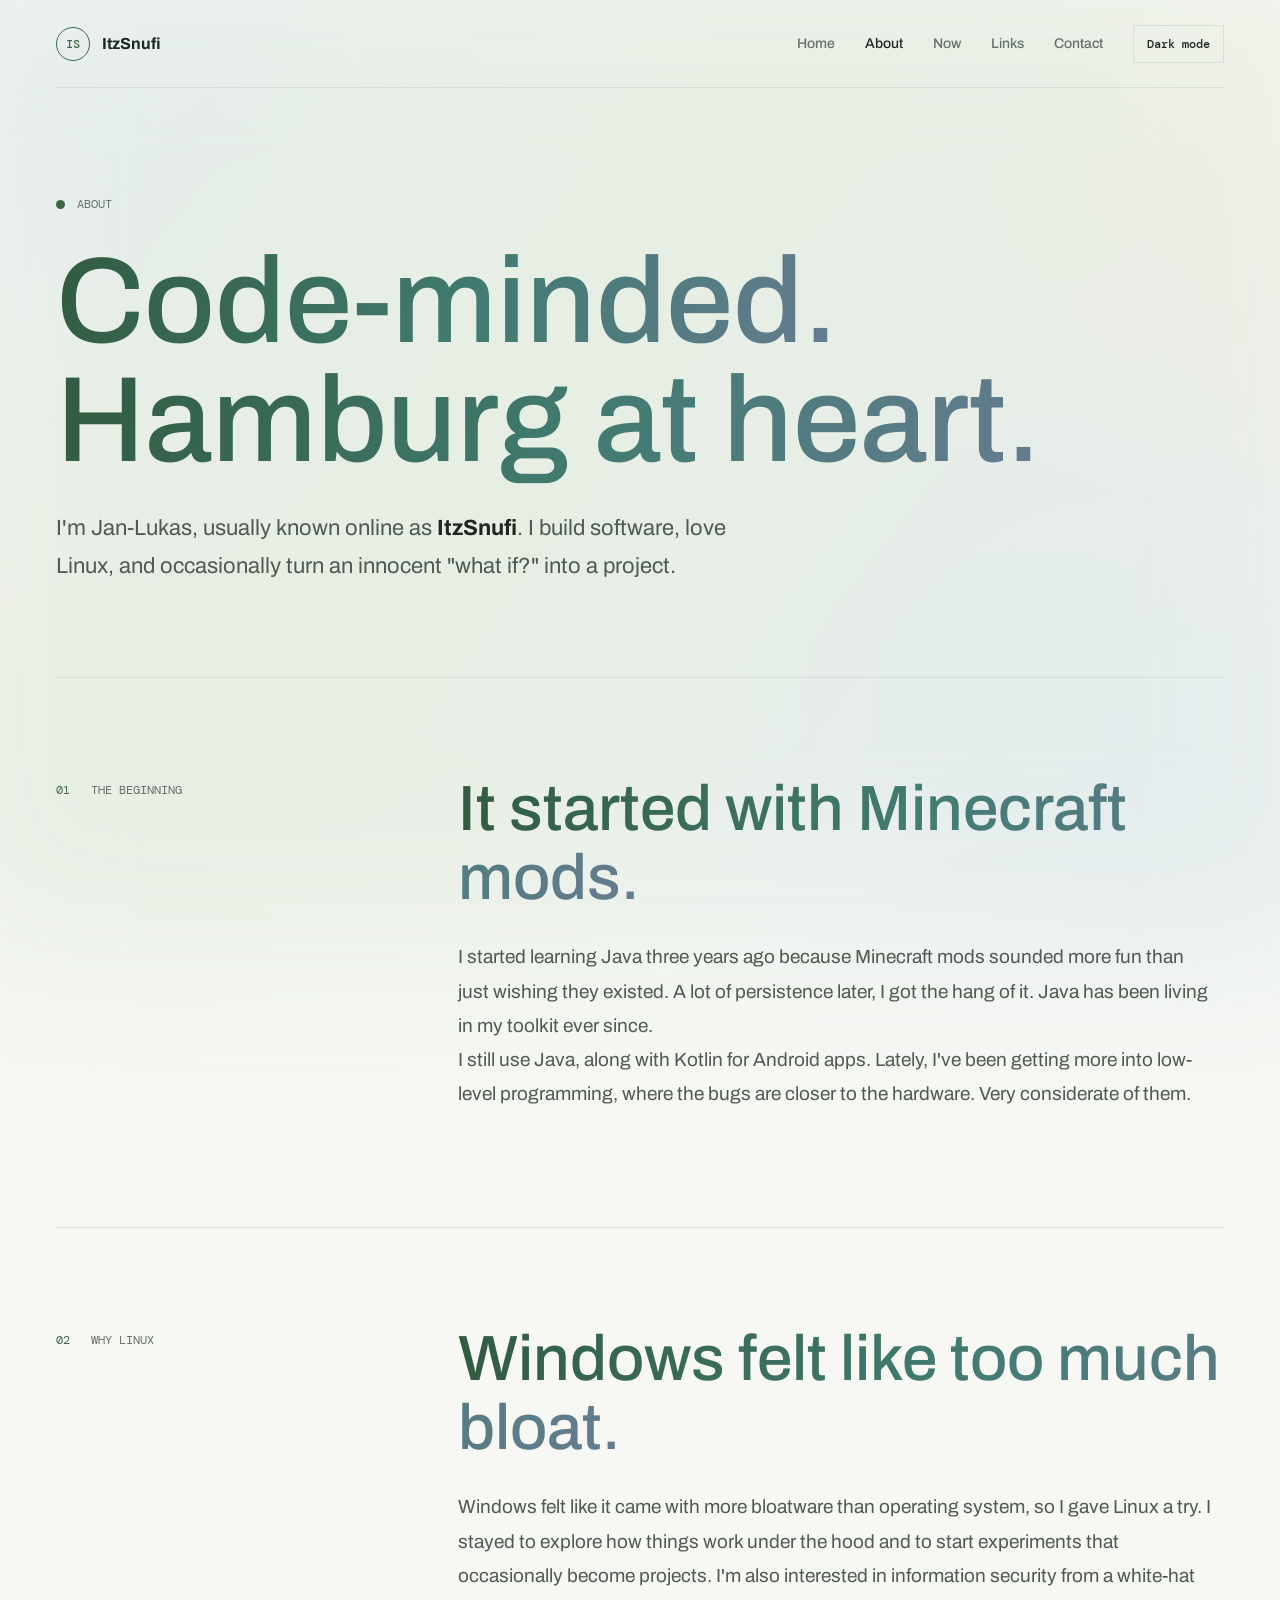
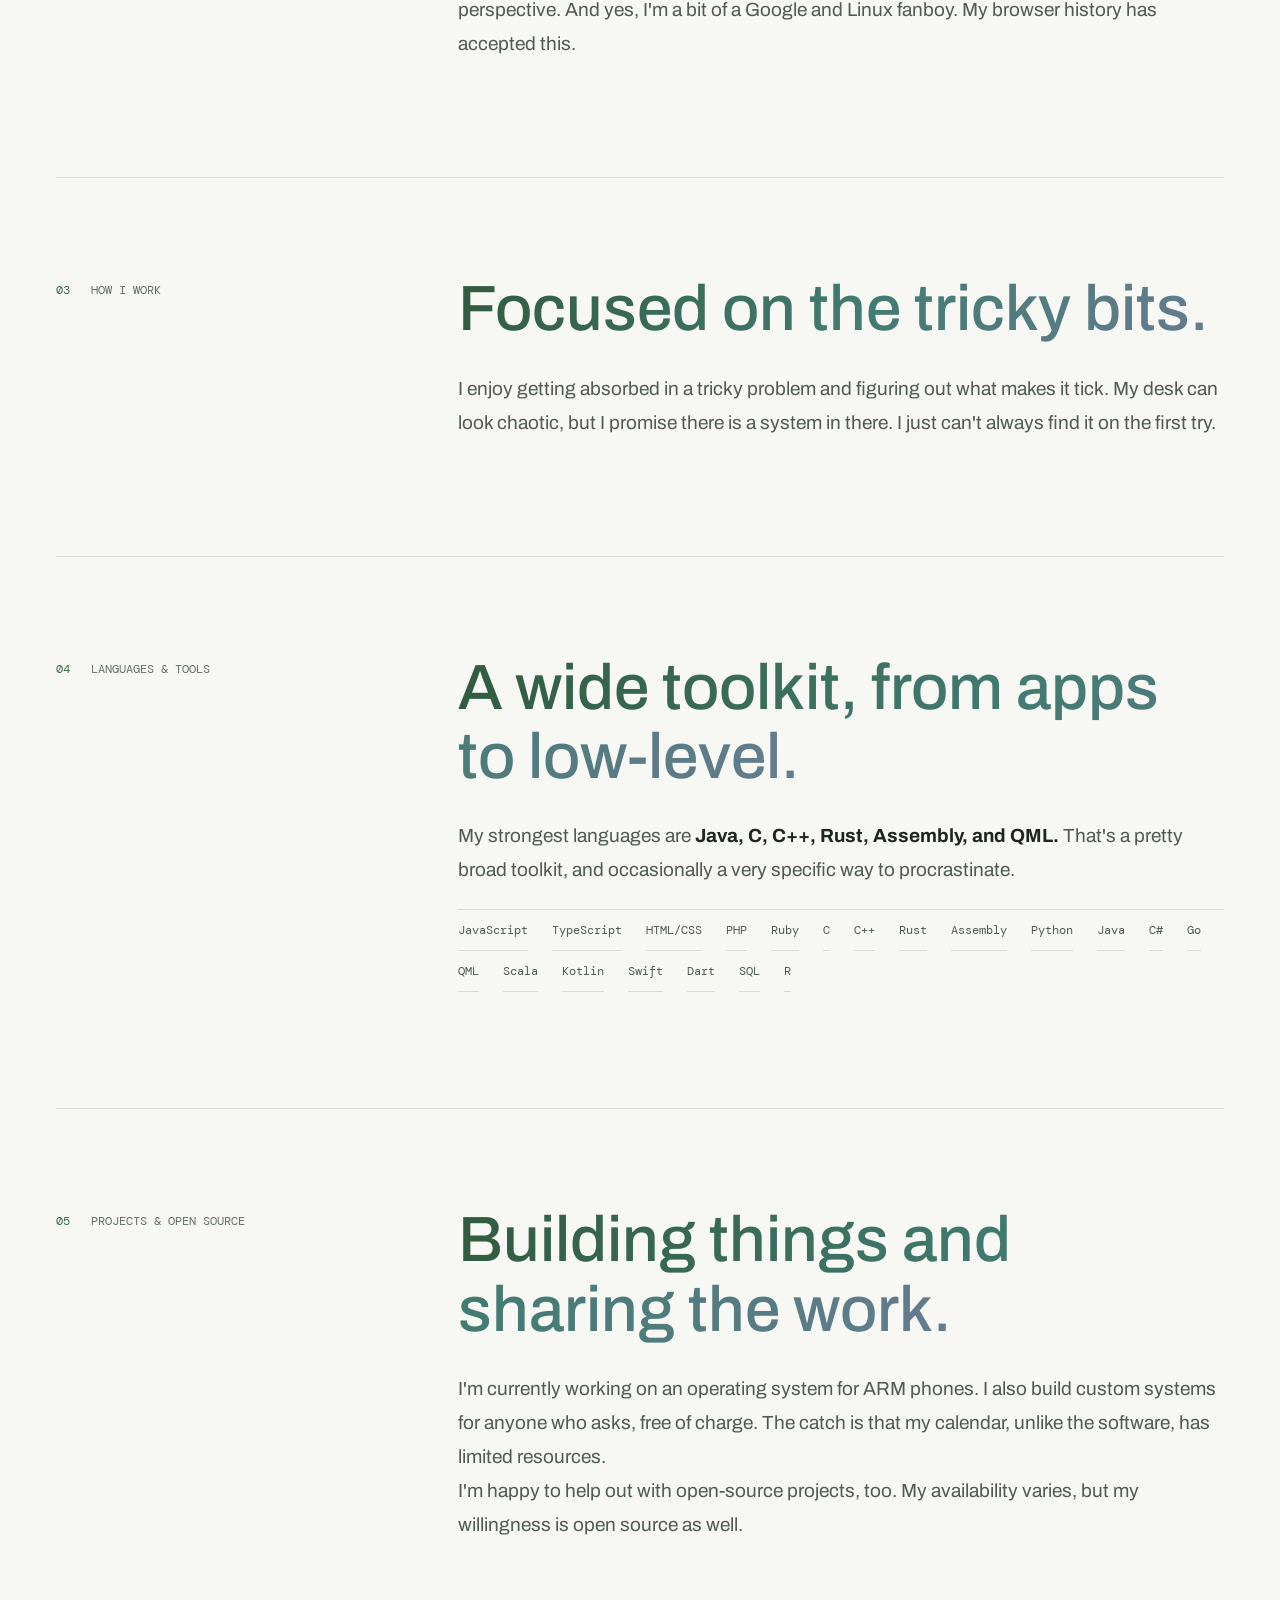
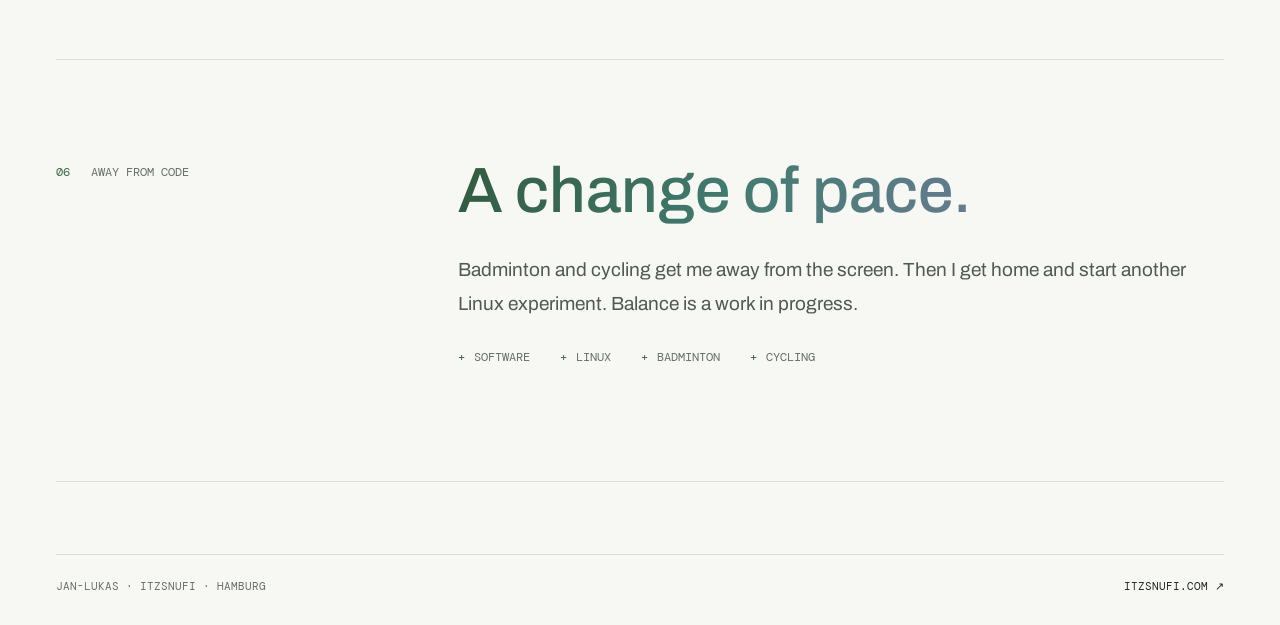
==== commit 71399abd: "eugghhh" ====
--- a/about.html
+++ b/about.html
@@ -21,6 +21,7 @@
           <a href="about.html" aria-current="page">About</a>
           <a href="now.html">Now</a>
           <a href="links.html">Links</a>
+          <a href="contact.html">Contact</a>
         </nav>
         <button class="theme-toggle" type="button" data-theme-toggle>Dark mode</button>
       </div>
@@ -30,15 +31,15 @@
       <header class="page-heading">
         <div class="eyebrow"><span class="status-dot"></span> About</div>
         <h1><span class="gradient-text">Code-minded.</span><br><span class="gradient-text">Hamburg at heart.</span></h1>
-        <p class="hero-copy">I'm Jan-Lukas, usually known online as <strong>ItzSnufi</strong>. I build software, love Linux, and enjoy turning an interesting idea into a real project.</p>
+        <p class="hero-copy">I'm Jan-Lukas, usually known online as <strong>ItzSnufi</strong>. I build software, love Linux, and occasionally turn an innocent "what if?" into a project.</p>
       </header>
 
       <section class="content-section" aria-labelledby="curiosity-title">
         <div class="section-index"><span>01</span> The beginning</div>
         <div>
           <h2 id="curiosity-title"><span class="gradient-text">It started with Minecraft mods.</span></h2>
-          <p class="section-copy">I started learning Java three years ago after playing Minecraft and wanting to make my own mods. I stuck with it, and with a lot of persistence, eventually got the hang of it.</p>
-          <p class="section-copy">I still use Java today, along with Kotlin for Android apps. Lately, I've also been getting more into low-level programming.</p>
+          <p class="section-copy">I started learning Java three years ago because Minecraft mods sounded more fun than just wishing they existed. A lot of persistence later, I got the hang of it. Java has been living in my toolkit ever since.</p>
+          <p class="section-copy">I still use Java, along with Kotlin for Android apps. Lately, I've been getting more into low-level programming, where the bugs are closer to the hardware. Very considerate of them.</p>
         </div>
       </section>
 
@@ -46,7 +47,7 @@
         <div class="section-index"><span>02</span> Why Linux</div>
         <div>
           <h2 id="linux-title"><span class="gradient-text">Windows felt like too much bloat.</span></h2>
-          <p class="section-copy">That was what pushed me toward Linux. I stayed for the chance to explore how things work under the hood, and for all the experiments that keep turning into new projects. I'm also interested in information security from a white-hat perspective. I'm a bit of a Google and Linux fanboy, too.</p>
+          <p class="section-copy">Windows felt like it came with more bloatware than operating system, so I gave Linux a try. I stayed to explore how things work under the hood and to start experiments that occasionally become projects. I'm also interested in information security from a white-hat perspective. And yes, I'm a bit of a Google and Linux fanboy. My browser history has accepted this.</p>
         </div>
       </section>
 
@@ -54,7 +55,7 @@
         <div class="section-index"><span>03</span> How I work</div>
         <div>
           <h2 id="working-title"><span class="gradient-text">Focused on the tricky bits.</span></h2>
-          <p class="section-copy">I enjoy getting absorbed in a challenging problem and figuring out what makes it tick. My desk can look a little chaotic; I like to think there's a system in there. Most of the time.</p>
+          <p class="section-copy">I enjoy getting absorbed in a tricky problem and figuring out what makes it tick. My desk can look chaotic, but I promise there is a system in there. I just can't always find it on the first try.</p>
         </div>
       </section>
 
@@ -62,7 +63,7 @@
         <div class="section-index"><span>04</span> Languages &amp; tools</div>
         <div>
           <h2 id="languages-title"><span class="gradient-text">A wide toolkit, from apps to low-level.</span></h2>
-          <p class="section-copy">The languages I'm strongest in are <strong>Java, C, C++, Rust, Assembly, and QML.</strong></p>
+          <p class="section-copy">My strongest languages are <strong>Java, C, C++, Rust, Assembly, and QML.</strong> That's a pretty broad toolkit, and occasionally a very specific way to procrastinate.</p>
           <ul class="language-list" aria-label="Programming languages and technologies">
             <li>JavaScript</li>
             <li>TypeScript</li>
@@ -92,8 +93,8 @@
         <div class="section-index"><span>05</span> Projects &amp; open source</div>
         <div>
           <h2 id="projects-title"><span class="gradient-text">Building things and sharing the work.</span></h2>
-          <p class="section-copy">I'm currently working on an operating system for ARM phones. I also build custom systems for anyone who asks, free of charge. What I can take on depends on the project and the time I have.</p>
-          <p class="section-copy">I'm always open to helping with open-source projects, too. Whether I can contribute depends on my availability.</p>
+          <p class="section-copy">I'm currently working on an operating system for ARM phones. I also build custom systems for anyone who asks, free of charge. The catch is that my calendar, unlike the software, has limited resources.</p>
+          <p class="section-copy">I'm happy to help out with open-source projects, too. My availability varies, but my willingness is open source as well.</p>
         </div>
       </section>
 
@@ -101,7 +102,7 @@
         <div class="section-index"><span>06</span> Away from code</div>
         <div>
           <h2 id="outside-title"><span class="gradient-text">A change of pace.</span></h2>
-          <p class="section-copy">Badminton and cycling get me away from the screen. And every now and then, I start another Linux experiment anyway.</p>
+          <p class="section-copy">Badminton and cycling get me away from the screen. Then I get home and start another Linux experiment. Balance is a work in progress.</p>
           <div class="hobby-list" aria-label="Interests"><span>Software</span><span>Linux</span><span>Badminton</span><span>Cycling</span></div>
         </div>
       </section>
--- a/style.css
+++ b/style.css
@@ -370,6 +370,8 @@
 
 .links-section { border-top: 1px solid var(--line); }
 .page-endnote { margin: 28px 0 0; color: var(--muted); font: 400 12px var(--mono); }
+.contact-email { color: var(--accent); text-underline-offset: 4px; overflow-wrap: anywhere; }
+.contact-cta { margin-top: 28px; }
 
 footer {
   display: flex;
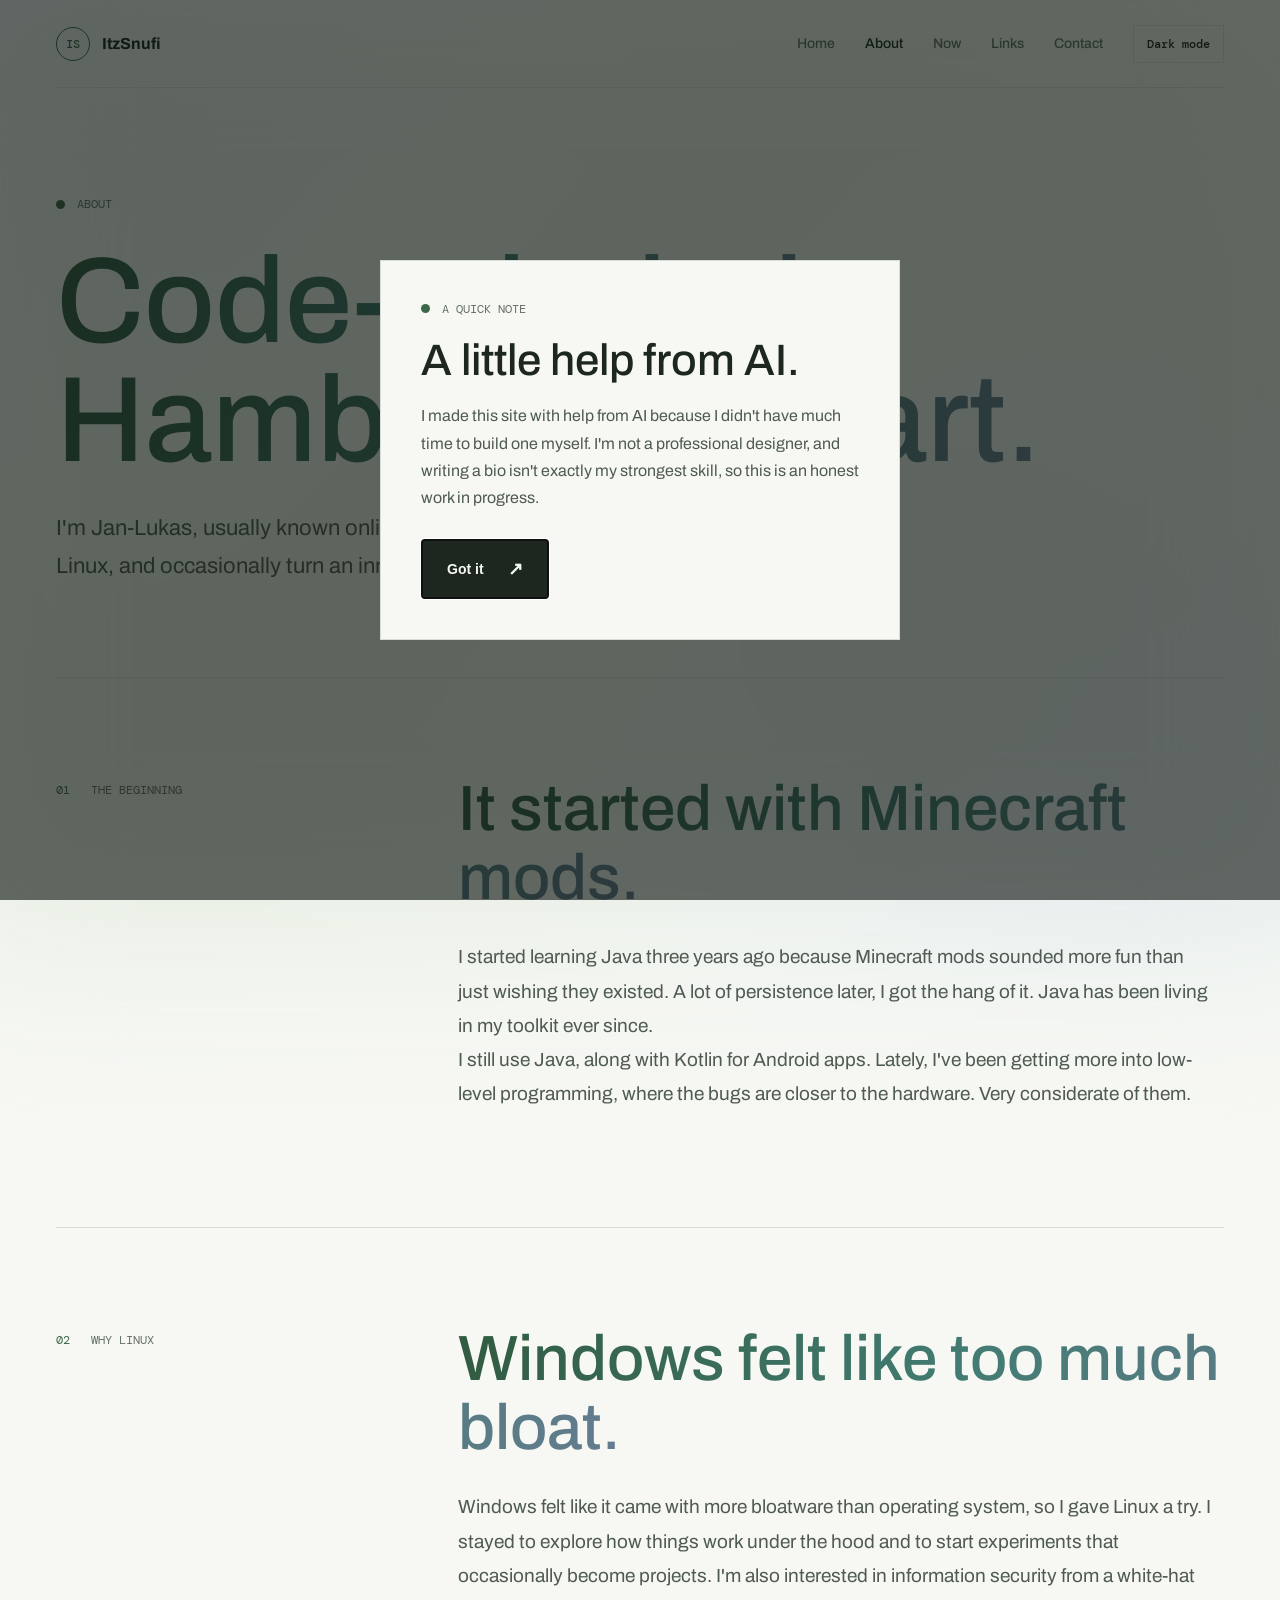
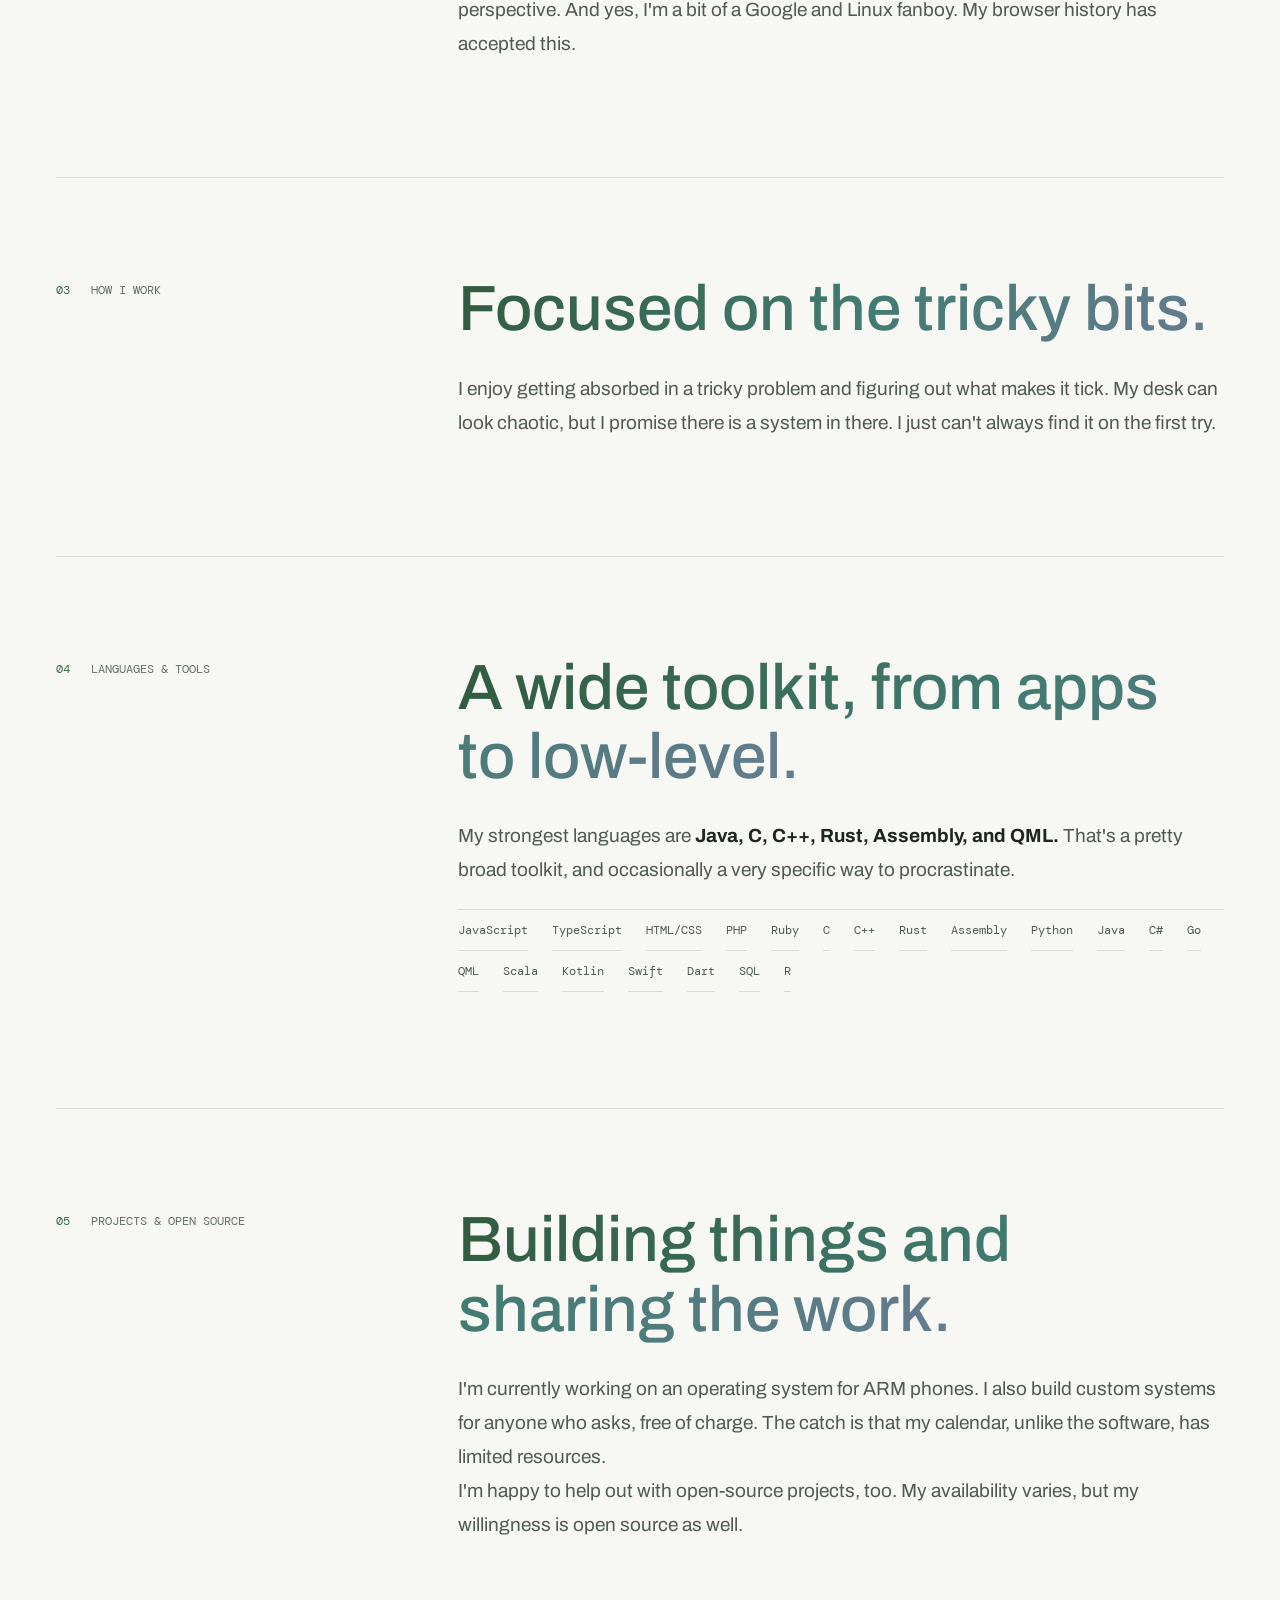
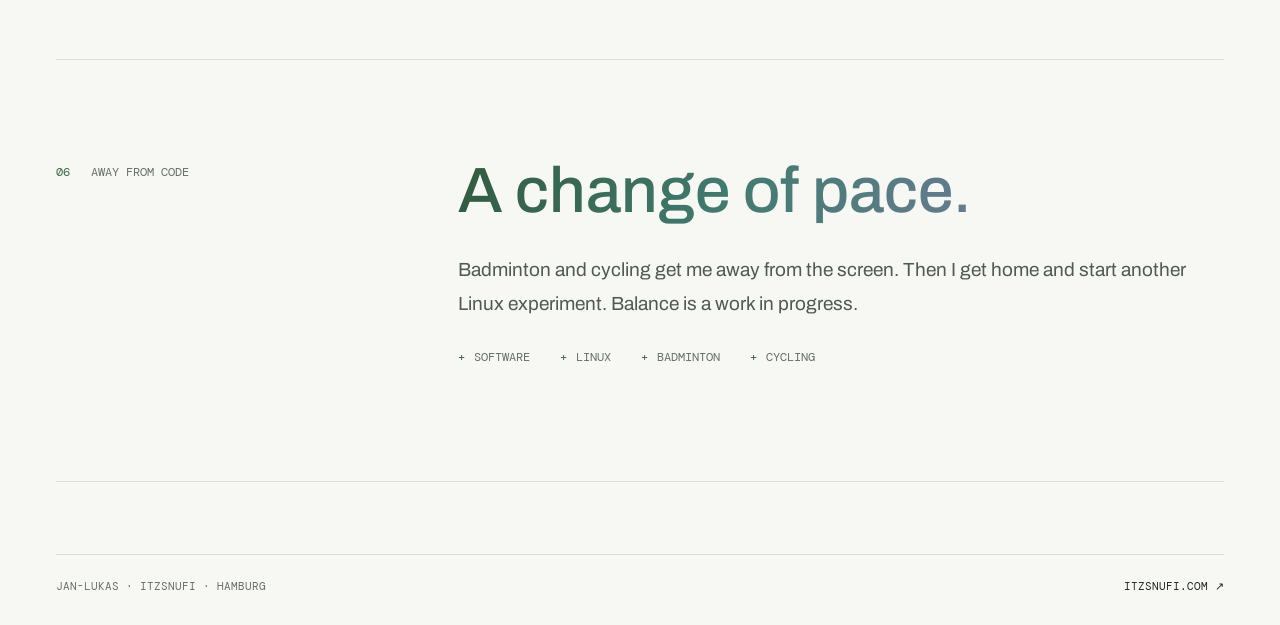
==== commit b2952aa3: "idk" ====
--- a/about.html
+++ b/about.html
@@ -110,6 +110,12 @@
 
     <footer><span>Jan-Lukas · ItzSnufi · Hamburg</span><a href="https://itzsnufi.com">itzsnufi.com ↗</a></footer>
   </div>
+  <dialog class="site-note" aria-labelledby="site-note-title" data-site-note>
+    <p class="eyebrow"><span class="status-dot"></span> A quick note</p>
+    <h2 id="site-note-title">A little help from AI.</h2>
+    <p>I made this site with help from AI because I didn't have much time to build one myself. I'm not a professional designer, and writing a bio isn't exactly my strongest skill, so this is an honest work in progress.</p>
+    <form method="dialog"><button class="primary-link" type="submit">Got it <span aria-hidden="true">↗</span></button></form>
+  </dialog>
   <script src="script.js" defer></script>
 </body>
 </html>
--- a/style.css
+++ b/style.css
@@ -367,11 +367,28 @@
 .social-static:hover { color: var(--ink); }
 .social-link .handle { overflow: hidden; color: var(--muted); font: 400 11px var(--mono); text-overflow: ellipsis; white-space: nowrap; }
 .social-link .arrow { flex: 0 0 auto; color: var(--accent); font-size: 17px; }
+.social-copy { display: grid; min-width: 0; gap: 6px; }
+.social-description { color: var(--body-copy); font-size: 13px; font-weight: 400; line-height: 1.6; }
 
 .links-section { border-top: 1px solid var(--line); }
 .page-endnote { margin: 28px 0 0; color: var(--muted); font: 400 12px var(--mono); }
 .contact-email { color: var(--accent); text-underline-offset: 4px; overflow-wrap: anywhere; }
 .contact-cta { margin-top: 28px; }
+
+.site-note {
+  width: min(520px, calc(100% - 32px));
+  max-width: none;
+  padding: clamp(24px, 6vw, 40px);
+  border: 1px solid var(--line);
+  background: var(--paper);
+  color: var(--ink);
+}
+
+.site-note::backdrop { background: rgb(12 18 14 / 62%); }
+.site-note .eyebrow { margin: 0 0 20px; }
+.site-note h2 { margin: 0 0 18px; font-size: clamp(32px, 6vw, 44px); }
+.site-note > p:not(.eyebrow) { margin: 0; color: var(--body-copy); font-size: 16px; line-height: 1.7; }
+.site-note form { margin-top: 28px; }
 
 footer {
   display: flex;
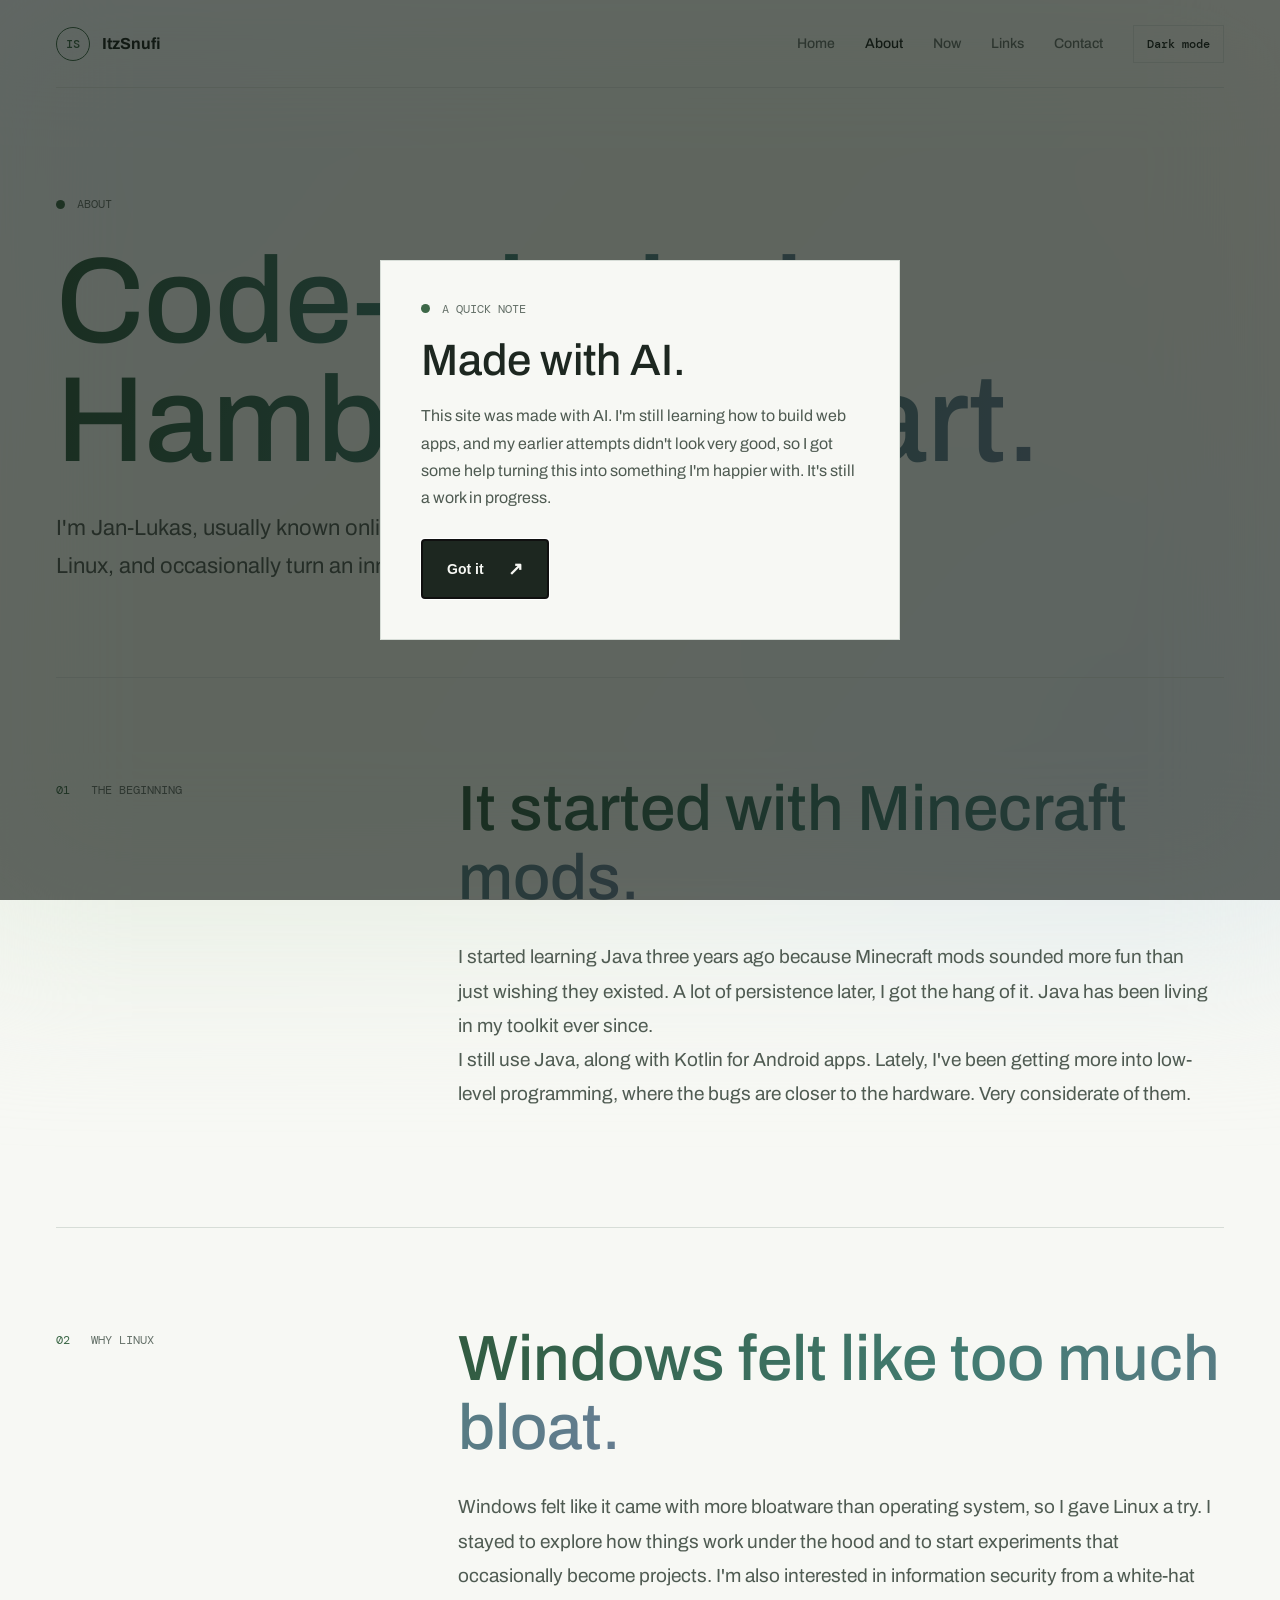
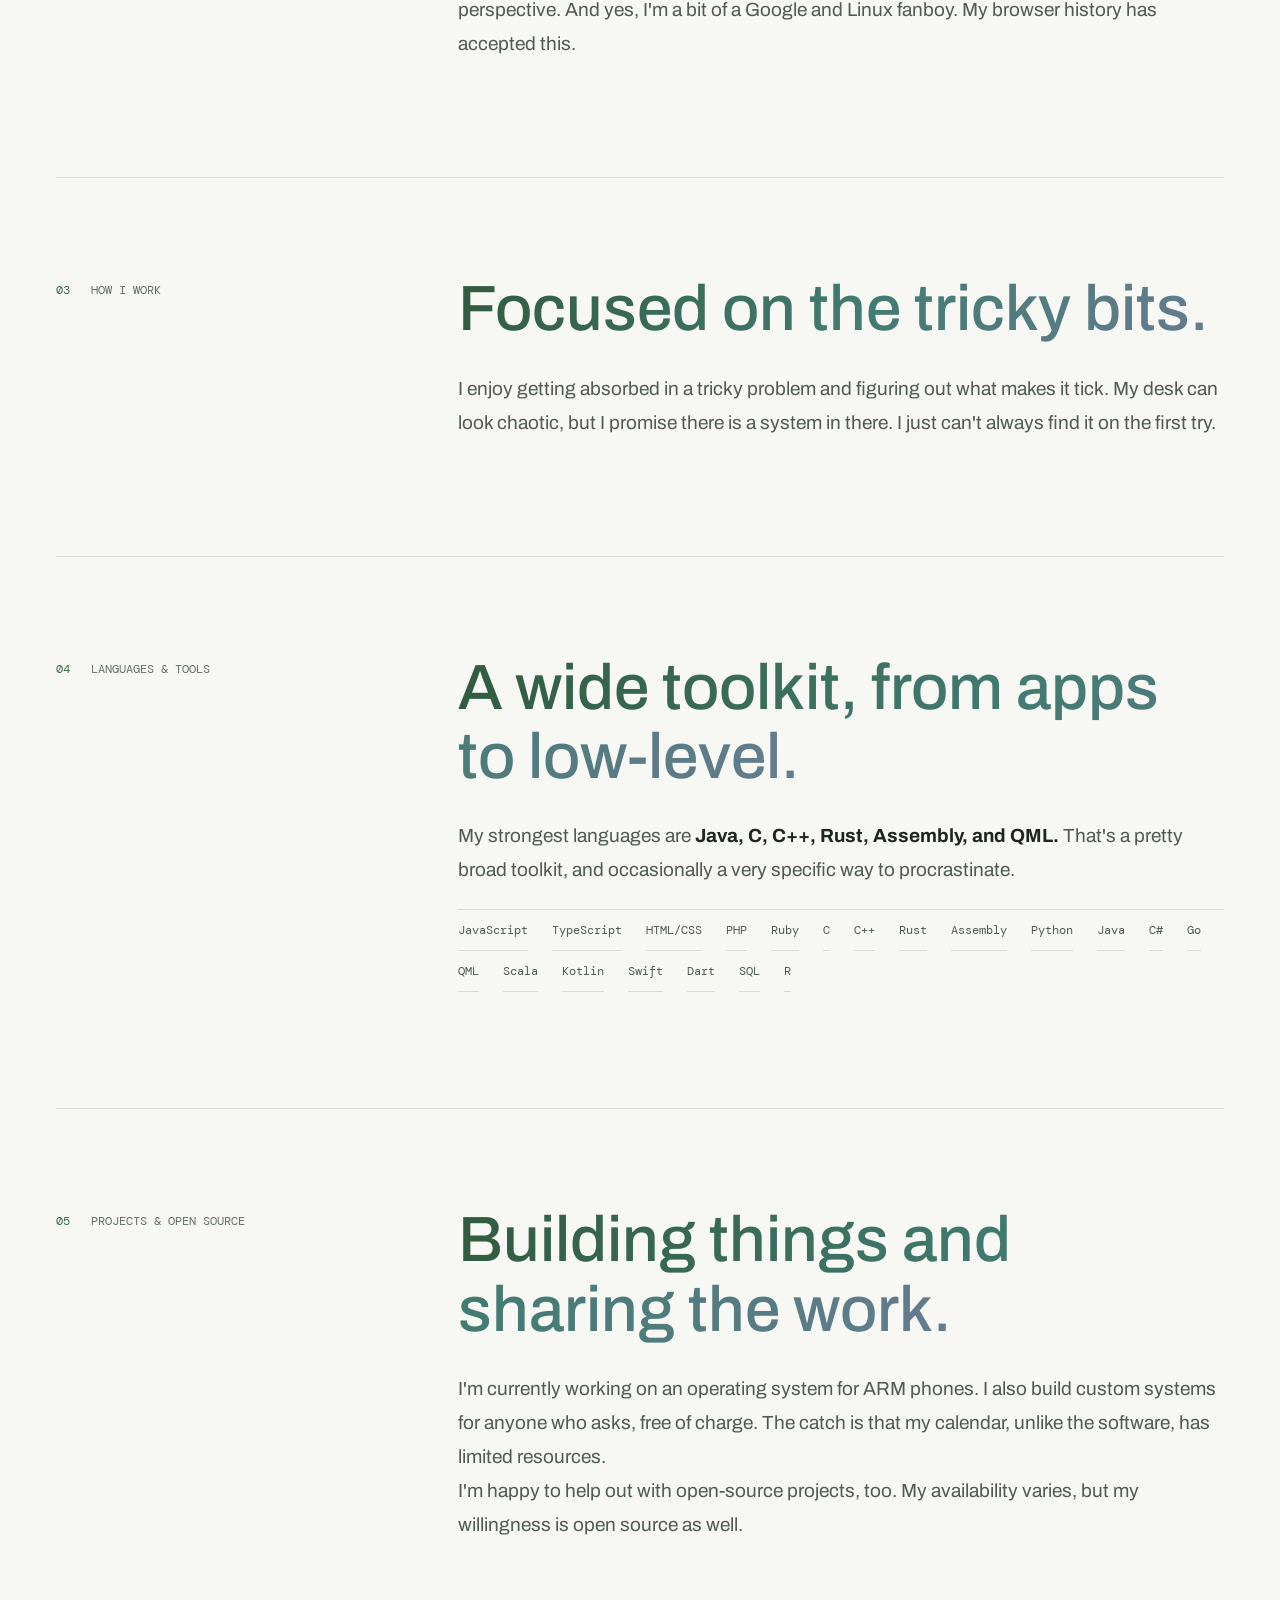
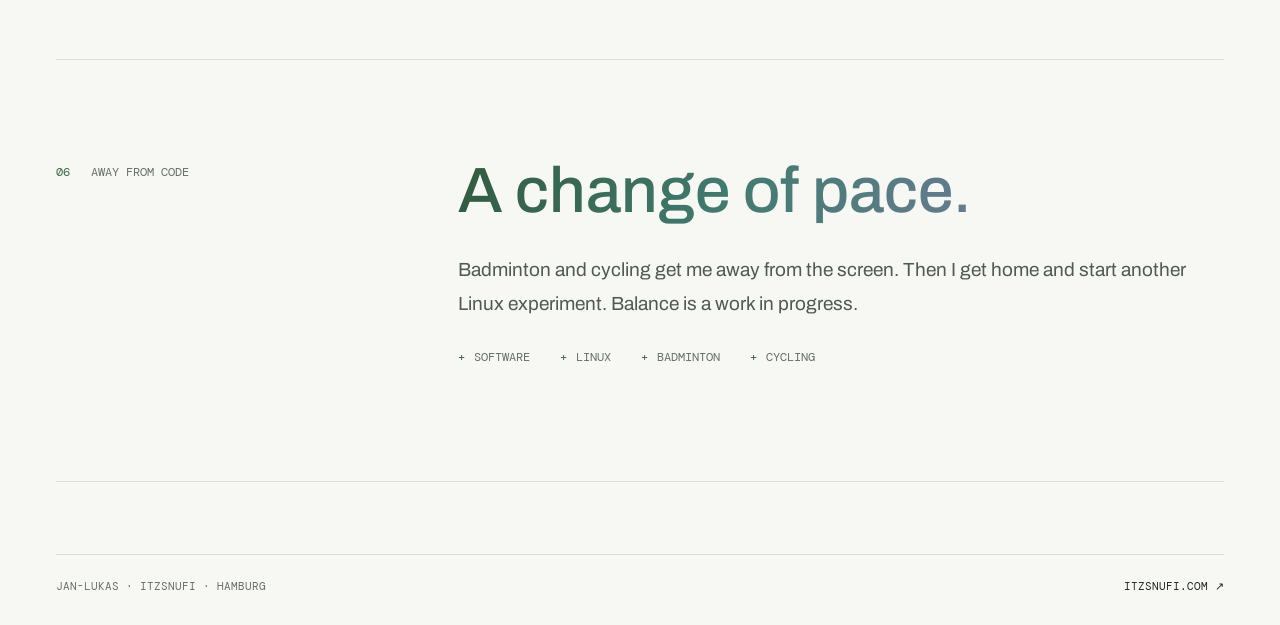
==== commit c79fa7e7: "idk" ====
--- a/about.html
+++ b/about.html
@@ -112,8 +112,8 @@
   </div>
   <dialog class="site-note" aria-labelledby="site-note-title" data-site-note>
     <p class="eyebrow"><span class="status-dot"></span> A quick note</p>
-    <h2 id="site-note-title">A little help from AI.</h2>
-    <p>I made this site with help from AI because I didn't have much time to build one myself. I'm not a professional designer, and writing a bio isn't exactly my strongest skill, so this is an honest work in progress.</p>
+    <h2 id="site-note-title">Made with AI.</h2>
+    <p>This site was made with AI. I'm still learning how to build web apps, and my earlier attempts didn't look very good, so I got some help turning this into something I'm happier with. It's still a work in progress.</p>
     <form method="dialog"><button class="primary-link" type="submit">Got it <span aria-hidden="true">↗</span></button></form>
   </dialog>
   <script src="script.js" defer></script>
